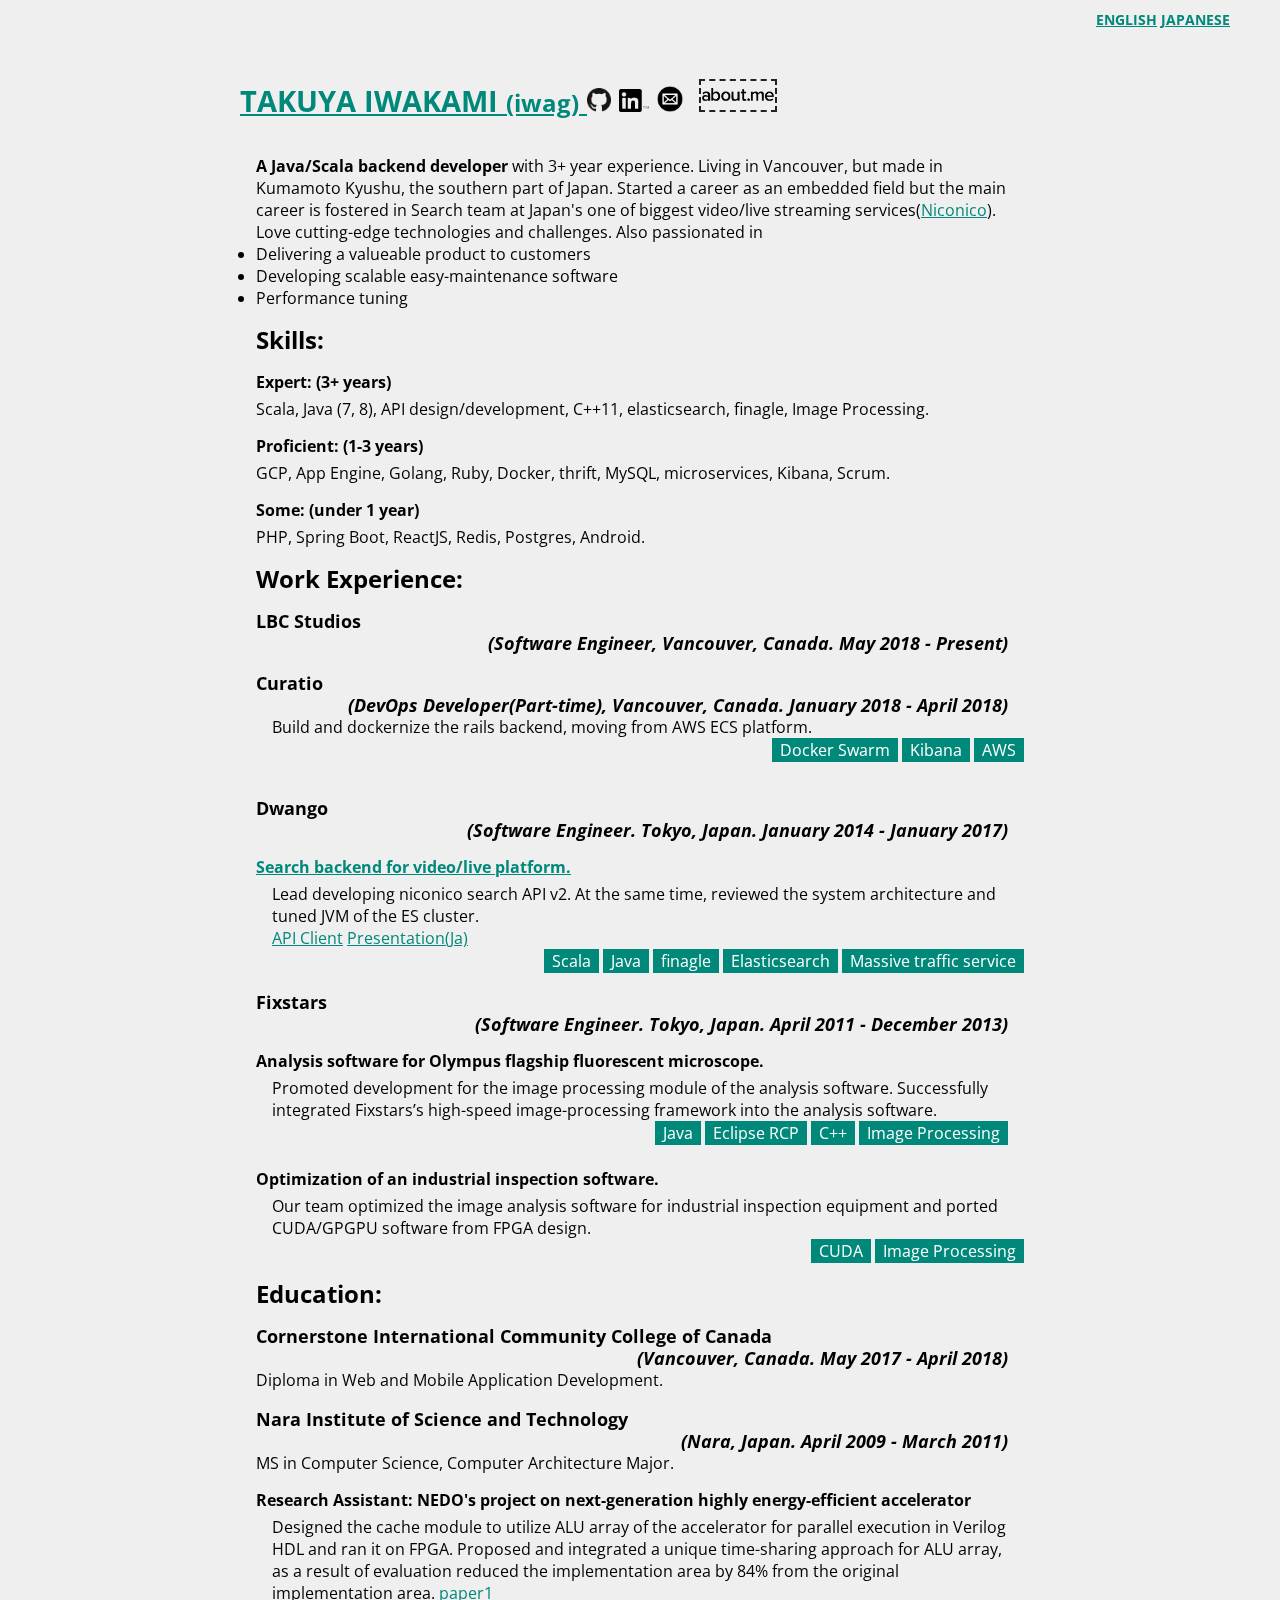
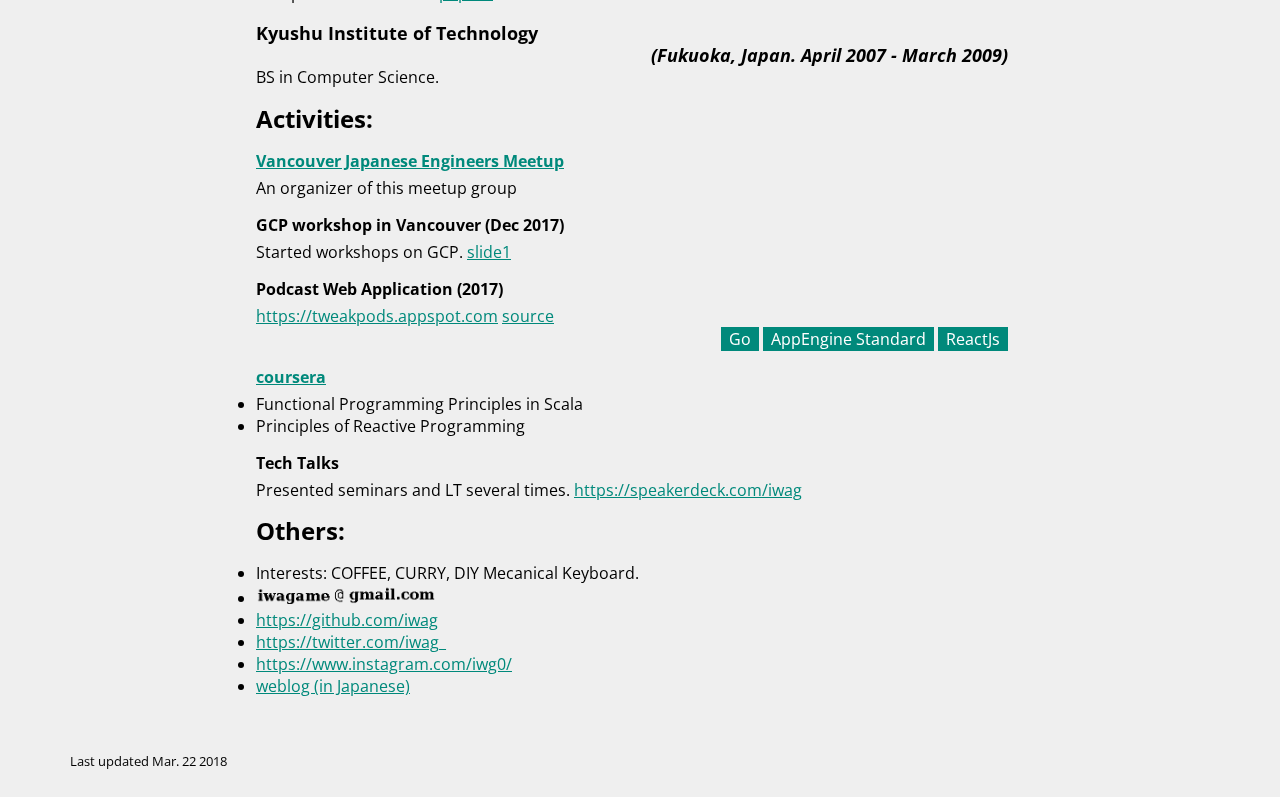
==== portfolio/index.html @ 80f11a3c "Update index.html" ====
<!doctype html>
<html lang="ja">

<head>
  <meta charset="utf-8">
  <meta http-equiv="X-UA-Compatible" content="IE=edge">
  <meta name="description" content="iwag portofolio">
  <meta name="viewport" content="width=device-width, initial-scale=1.0, minimum-scale=1.0">
  <meta http-equiv="Content-Security-Policy" content="upgrade-insecure-requests">
  <title>Takuya Iwakami - Personal Page</title>

  <!-- Add to homescreen for Chrome on Android -->
  <meta name="mobile-web-app-capable" content="yes">
  <!-- <link rel="icon" sizes="192x192" href="images/touch/chrome-touch-icon-192x192.png"> -->

  <!-- Add to homescreen for Safari on iOS -->
  <meta name="apple-mobile-web-app-capable" content="yes">
  <meta name="apple-mobile-web-app-status-bar-style" content="black">
  <!-- <link rel="apple-touch-icon-precomposed" href="apple-touch-icon-precomposed.png"> -->

  <link href='//fonts.googleapis.com/css?family=Open+Sans:400,700' rel='stylesheet' type='text/css'>
  <link href="https://fonts.googleapis.com/icon?family=Material+Icons" rel="stylesheet">
  <!--<link rel="stylesheet" href="https://code.getmdl.io/1.3.0/material.green-light_green.min.css" /> -->
  <link rel="stylesheet" href="styles.css">
</head>

<body>
  <div class="mdl-layout mdl-js-layout mdl-layout--fixed-header">
    <div class="android-header mdl-layout__header mdl-layout__header--waterfall">
      <div class="mdl-layout__header-row">
        <div class="android-navigation-container">
          <nav class="android-navigation mdl-navigation" align="right">
            <a class="mdl-navigation__link mdl-typography--text-uppercase" href="./index.html">ENGLISH</a>
            <a class="mdl-navigation__link mdl-typography--text-uppercase" href="#">JAPANESE</a>
          </nav>
        </div>
      </div>
    </div>
  </div>

  <div class="demo-blog demo-blog--blogpost mdl-layout mdl-js-layout has-drawer is-upgraded">
    <main class="mdl-layout__content">
      <div class="demo-blog__posts mdl-grid">
        <div class="mdl-card coffee-pic mdl-cell mdl-cell--12-col">
			<h1><a href="">TAKUYA IWAKAMI <small>(iwag)</small> </a>
        <a href="https://github.com/iwag" ><img src="./github.png" width="24px" /></a>
        <a href="https://www.linkedin.com/in/takuya-iwakami"><img src="./linkedin.png" width="30px"/></a>
        <a href="#others"><img src="./mail.png" width="26"/></a>
		&nbsp;<u><a href="https://about.me/iwag"><img src="./about-me.png" width="72px"  style="border:dashed 2px #222;padding:1px;"/></a></u>
      </h1> 
          <div class="mdl-card__supporting-text meta mdl-color-text--grey-600">
            <div>
              <a href=""></a>
			  <b>A Java/Scala backend developer </b> with 3+ year experience. Living in Vancouver, but made in Kumamoto Kyushu, the southern part of Japan. 
			  Started a career as an embedded field but the main career is fostered in Search team at Japan's one of biggest video/live streaming services(<a href="http://nicovideo.jp">Niconico</a>).
			  Love cutting-edge technologies and challenges. Also passionated in 
               <li>Delivering a valueable product to customers</li>
               <li>Developing scalable easy-maintenance software</li>
               <li>Performance tuning</li>

               <!-- Before moving to Canada, worked for Niconico Douga which is one of the biggest live/video streaming sites
               in Japan. I spent a lot of days as a backend developer but also have developed frontend and smartphone app development in side project.
              I love cutting edge technology and a challenge. I believe I can deliver an epic product. -->

              <h2>Skills:</h2>
              <h4>Expert: (3+ years)</h4>
              Scala, Java (7, 8), API design/development, C++11, elasticsearch, finagle, Image Processing.
              <h4>Proficient: (1-3 years)</h4>
              GCP, App Engine, 
              Golang, Ruby, Docker, thrift, MySQL, microservices, Kibana, Scrum.
              <h4>Some: (under 1 year)</h4>
              PHP, Spring Boot, ReactJS, Redis, Postgres, Android.

              <h2>Work Experience:</h2>
              <dl>
                <dt>
                  <h3>LBC Studios<div class="duration">(Software Engineer, Vancouver, Canada. May 2018 - Present) </div></h3>
                </dt>
                <dt>
                  <h3>Curatio<div class="duration">(DevOps Developer(Part-time), Vancouver, Canada. January 2018 - April 2018) </div></h3>
                  <div class="mdl-card__supporting-text mdl-color-text--grey-600">
					  Build and dockernize the rails backend, moving from AWS ECS platform.
                  <div class="tags">
                    <div class="tag">Docker Swarm</div>
                    <div class="tag">Kibana</div>
                    <div class="tag">AWS</div> 
                  </div>
                  </div>

					<!--
                  <h3>Fixstars Solutions <div class="duration">(Software Engineer. Part-time and remote, March 2017 - Present) </div></h3>
                  <h5><a href="https://www.halide2fpga.com">Halide2Fpga</a></h5>
                  <div class="mdl-card__supporting-text mdl-color-text--grey-600">                      
                      A PaaS solution for FPGA/ASIC development. Supported software team.                  
                  <div class="tags">
                    <div class="tag">C++</div>
                    <div class="tag">FPGA</div>
                    <div class="tag">Image Processing</div> 
                    <div class="tag">Vivado HLS</div> 
                  </div>
                  </div>
				    -->
                </dt>
                <dt>
                  <h3>Dwango <div class="duration">(Software Engineer. Tokyo, Japan. January 2014 - January 2017)</div></h3>
                  <h5><a href="https://iwag.github.io/search-nicovideo-rb/search_api.html">Search backend for video/live platform.</a></h5>
                  <div class="mdl-card__supporting-text mdl-color-text--grey-600">
                    Lead developing niconico search API v2.
                    At the same time, reviewed the system architecture and tuned JVM of the ES cluster.           <br>
                    <a href="https://github.com/iwag/search-nicovideo-rb">API Client</a>
                     <a href="https://speakerdeck.com/iwag/rewrite-in-finagle">Presentation(Ja)</a>
                     <div class="tags">
                      <div class="tag">Scala</div>
                      <div class="tag">Java</div>
                      <div class="tag">finagle</div>
                      <div class="tag">Elasticsearch</div>
                      <div class="tag">Massive traffic service</div>
                    </div>
                    </div>
                </dt>
                <dt>
                  <h3>Fixstars <div class="duration">(Software Engineer. Tokyo, Japan. April 2011 - December 2013)</div></h3>
        
                  <h5>Analysis software for Olympus flagship fluorescent microscope.</h5>
                  <div class="mdl-card__supporting-text mdl-color-text--grey-600">                      
                  Promoted development for the image processing module of the analysis software. Successfully integrated Fixstars’s high-speed image-processing framework into the analysis software.
                  <div class="tags">
                    <div class="tag">Java</div>
                    <div class="tag">Eclipse RCP</div>
                    <div class="tag">C++</div>
                    <div class="tag">Image Processing</div>                   
                  </div>
                  </div>
                  <h5>Optimization of an industrial inspection software.</h5>
                  <div class="mdl-card__supporting-text mdl-color-text--grey-600">                      
                  Our team optimized the image analysis software for industrial inspection equipment and ported CUDA/GPGPU software from FPGA design.
                  <div class="tags">
                    <div class="tag">CUDA</div>
                    <div class="tag">Image Processing</div>
                  </div>
                  </div>
                </dt>
              </dl>
              <h2>Education:</h2>
              <dl>
                  <h3>Cornerstone International Community College of Canada <div class="duration">
                  (Vancouver, Canada. May 2017 - April 2018)</div></h3>
                  Diploma in Web and Mobile Application Development.                                

		  <h3>Nara Institute of Science and Technology <div class="duration">(Nara, Japan. April 2009 - March 2011)</div></h3>
		  MS in Computer Science, Computer Architecture Major.
		  <h5>Research Assistant: NEDO's project on next-generation highly energy-efficient accelerator</h5> 
                  <div class="mdl-card__supporting-text mdl-color-text--grey-600">                      
		  Designed the cache module to utilize ALU array of the accelerator for parallel execution in Verilog HDL and ran it on FPGA.
		  Proposed and integrated a unique time-sharing approach for ALU array, as a result of evaluation reduced the implementation area by 84% from the original implementation area. 
		  <a href="">paper1</a>
		  </div>
		  <h3>Kyushu Institute of Technology <div class="duration">(Fukuoka, Japan. April 2007 - March 2009)</div></h3>
		  BS in Computer Science.
	      </dl>  

	      <h2>Activities:</h2>
	      <dl>
		      <h5><a href="https://www.meetup.com/ja-JP/vancouver-japanese-engineers/">Vancouver Japanese Engineers Meetup</a></h5>
		      An organizer of this meetup group
		      <h5>GCP workshop in Vancouver (Dec 2017)</h5>
		      Started workshops on GCP. <a href="https://speakerdeck.com/iwag/gcp-workshop-1-gce">slide1</a>
		      <h5>Podcast Web Application (2017)</h5>
		      <a href="https://tweakpods.appspot.com/">https://tweakpods.appspot.com</a> 
		      <a href="https://github.com/iwag/filtercast">source</a>
		      <div class="tags">
			      <div class="tag">Go</div>
			      <div class="tag">AppEngine Standard</div>
			      <div class="tag">ReactJs</div>
		      </div>
		      <h5><a href="https://www.coursera.org">coursera</a></h5>                 
		      <li>Functional Programming Principles in Scala</li>
		      <li>Principles of Reactive Programming</li>
		      <h5>Tech Talks</h5>
		      Presented seminars and LT several times. 
		      <a href="https://speakerdeck.com/iwag">https://speakerdeck.com/iwag</a>
	      </dl>

              <h2 id="others">Others:</h2>
	      <li>Interests: COFFEE, CURRY, DIY Mecanical Keyboard.</li>
              <li><img src="my_mail.png" height="20px"/></li>
              <li><a href="https://github.com/iwag">https://github.com/iwag</a></li>
              <li><a href="https://twitter.com/iwag_">https://twitter.com/iwag_</a></li>
              <li><a href="https://www.instagram.com/iwg0/">https://www.instagram.com/iwg0/ </a></li>
              <li><a href="https://cgtokyo.hatenablog.com/">weblog (in Japanese)</a></li>
              <dl></dl>           
            </div>
          </div>
        </div>

      </div>
  </div>

  <footer class="mdl-mini-footer">
    <div class="mdl-mini-footer--left-section">
    </div>
    <div class="mdl-mini-footer--right-section">
	<small><span class="">Last updated Mar. 22 2018</span></small>
    </div>
  </footer>
  </main>
  </div>

  <div class="mdl-layout__obfuscator"></div>
  </div>
  <script src="https://code.getmdl.io/1.3.0/material.min.js"></script>
</body>
<script>
  console.log('Ψ(｀▽´)ΨΨ(｀▽´)ΨΨ(｀▽´)Ψ Thank you for reading the source Ψ(｀▽´)ΨΨ(｀▽´)ΨΨ(｀▽´)Ψ');
  Array.prototype.forEach.call(document.querySelectorAll('.mdl-card__media'), function(el) {
    var link = el.querySelector('a');
    if (!link) {
      return;
    }
    var target = link.getAttribute('href');
    if (!target) {
      return;
    }
    el.addEventListener('click', function() {
      location.href = target;
    });
  });
  
</script> 
<!-- Global site tag (gtag.js) - Google Analytics -->
<script async src="https://www.googletagmanager.com/gtag/js?id=UA-1333609-8"></script>
<script>
  window.dataLayer = window.dataLayer || [];
  function gtag(){dataLayer.push(arguments);}
  gtag('js', new Date());

  gtag('config', 'UA-1333609-8');
</script>
</html>
---- portfolio/styles.css ----
body::before {
    background-size: cover;
    background-attachment: fixed;
    content: '';
    will-change: transform;
    z-index: -1;
    left: 0;
    right: 0;
    bottom: 0;
    top: 0;
    position: fixed;
}

body {
  margin-left: 50px;
  margin-right: 50px;
  font-family: "Open Sans", sans-serif; 
  background-color: #EFEFEF;
  
}

h1 {
  font-size: 1.8em;
}

h5 {
  font-size: 1.0em;
  margin-top: 15px;
  margin-bottom: 5px;
}

h4 {
  text-align: left;
  align: left;
  margin-top: 15px;
  margin-bottom: 5px;
}

h6 {
margin-top: 0px;
margin-bottom: 0px;
}

a:visited {
	font-weight: bold;
}

a {
	color: #00897b;
}

@media (max-width: 512px)  and (min-resolution: 1.5dppx),
       (max-width: 1024px) and (max-resolution: 1.5dppx) {
  body::before {
    /* background-image: url('images/mountain.jpg'); /* make it smaller */
  }
}
@media (min-width: 513px)  and (max-width: 1024px) and (min-resolution: 1.5dppx),
       (min-width: 1025px) and (max-width: 2048px) and (max-resolution: 1.5dppx)  {
  body::before {
    /*background-image: url('images/mountain.jpg');*/
  }
}
@media (min-width: 1025px) and (min-resolution: 1.5dppx),
       (min-width: 2049px) and (max-resolution: 1.5dppx) {
  body::before {
    /*background-image: url('images/mountain.jpg');*/
  }
}
body .demo-blog {
/*  font-family: 'Roboto', 'Helvetica', sans-serif;*/
}


.android-header .mdl-menu__container {
  z-index: 50;
  margin: 0 !important;
}


.android-header {
  overflow: visible;
  background-color: #EFEFEF;
}

.android-header .material-icons {
}

.android-header .mdl-layout__drawer-button {
  background: transparent;
}

.android-header .mdl-navigation__link {
  font-weight: 700;
  font-size: 14px;
}


@media (max-width: 700px) {
  .android-title {
    display: none !important;
  }
}

.demo-blog .demo-blog__posts {
  max-width: 800px;
  padding: 0;
  display: flex;
  width: 100%;
  margin: 0 auto;
  flex-shrink: 0;
}

.demo-blog.mdl-layout .mdl-layout__content {
  padding-top: 30px;
  position: relative;
  -webkit-overflow-scrolling: touch;
}
.demo-blog .mdl-card {
  display: flex;
  flex-direction: column;
  align-items: stretch;
  min-height: 240px;
}
.demo-blog .mdl-card__title {
  padding: 16px;
  flex-grow: 1;
}
.demo-blog .mdl-card__media {
  box-sizing: border-box;
  background-size: cover;
  padding: 24px;
  display: flex;
  flex-grow: 1;
  flex-direction: row;
  align-items: flex-end;
  cursor: pointer;
}
.demo-blog .mdl-card__media a,
.demo-blog .mdl-card__title a {
  color: inherit;
}
.demo-blog .mdl-card__supporting-text {
  width: 100%;
  padding-left: 16px;
  min-height: 64px;
  /*display: flex;*/
  align-items: center;
  font-size: 1rem;
  line-height: 22px;
}
.demo-blog .mdl-card__supporting-text .tags {
  text-align: right;
}  
.demo-blog .mdl-card__supporting-text .tag {
  display: inline-block;
  background-color: #00897b;
  padding: 1px 8px;
  color: #fff;
}

.demo-blog .mdl-card__supporting-text .duration {
  text-align: right;
  font-style: italic;
}  

.demo-blog .mdl-card__supporting-text strong {
  font-weight: 400;
}
.demo-blog .mdl-card__media ~ .mdl-card__supporting-text {
  min-height: 64px;
}
.demo-blog .mdl-card__supporting-text:not(:last-child) {
  box-sizing: border-box;
  min-height: 76px;
}
.demo-blog:not(.demo-blog--blogpost) .mdl-card__supporting-text ~ .mdl-card__supporting-text {
  border-top: 1px solid rgba(0,0,0,0.1);
}

.demo-blog .mdl-card__actions:first-child {
  margin-left: 0;
}
.demo-blog .meta {
  box-sizing: border-box;
  padding: 16px;
  /*display: flex;*/
  flex-direction: row;
  align-items: center;
  justify-content: flex-start;
  height: auto;
}
.demo-blog .meta > .meta__favorites{
  flex-direction: row;
  margin: 0 8px;
  font-size: 13px;
  font-weight: 500;
}
.demo-blog .meta > .meta__favorites .material-icons {
  font-size: 2em;
  cursor: pointer;
  margin-left: 12px;
}
.demo-blog .mdl-card .meta.meta--fill {
  justify-content: space-between;
}
.demo-blog .meta > *:first-child {
  margin-right: 16px;
}
.demo-blog .meta > * {
  flex-direction: column;
}
.demo-blog.is-small-screen .demo-blog__posts > .mdl-card.coffee-pic {
  order: 0;
}
.demo-blog.is-small-screen .demo-blog__posts > .mdl-card.something-else {
  order: -1;
}
.demo-blog .coffee-pic .mdl-card__media {
/*  background-color: rgba(200,200,200,.87);*/
/*  background-image: url('https://github.com/google/material-design-lite/raw/mdl-1.x/templates/blog/images/coffee.jpg');
  min-height: 80px;*/
}
.demo-blog .something-else .mdl-card__media {
  display: flex;
  flex-direction: column;
  justify-content: center;
  align-items: center;
}
.demo-blog .something-else > button {
  position: absolute;
  top: 0;
  right: 28px;
  transform: translate(0px, -28px);
}
.demo-blog .something-else .mdl-card__media {
  font-size: 13px;
  font-weight: 500;
  border-top-left-radius: 2px;
  border-top-right-radius: 2px;
}
.demo-blog .something-else .mdl-card__media img {
  width: 64px;
  height: 64px;
  margin-bottom: 10px;
}
.demo-blog .something-else .mdl-card__supporting-text {
  background-color: #F5F5F5;
  border-bottom-left-radius: 2px;
  border-bottom-right-radius: 2px;
}
.demo-blog .on-the-road-again .mdl-card__media {
  background-image: url('https://github.com/google/material-design-lite/raw/mdl-1.x/templates/blog/images/road.jpg');
}
.demo-blog .shopping .mdl-card__media {
  background-image: url('https://github.com/google/material-design-lite/raw/mdl-1.x/templates/blog/images/shopping.jpg');
}
.demo-blog .demo-blog__posts > .demo-nav {
  margin: 12px 15px;
  display: flex;
  flex-direction: row;
  justify-content: space-between;
  align-items: center;
  color: white;
  font-weight: 500;
}
.demo-blog .demo-blog__posts > .demo-nav > .demo-nav__button {
  color: white;
  text-decoration: none;
}
.demo-blog .demo-blog__posts > .demo-nav .mdl-button {
  color: rgba(0,0,0,0.54);
  background-color: white;
}
.demo-blog .demo-blog__posts > .demo-nav > .demo-nav__button:first-child .mdl-button {
  margin-right: 16px;
}
.demo-blog .demo-blog__posts > .demo-nav > .demo-nav__button:last-child .mdl-button {
  margin-left: 16px;
}
.demo-blog .mdl-card > a {
  color: inherit;
  text-decoration: none;
  font-weight: inherit;
}
.demo-blog .mdl-card h3 {
  font-size: 1.1em;
  margin-bottom: 0px;
  /* margin: auto; */
}
.demo-blog .mdl-card h3 a {
  text-decoration: none;
}
.demo-blog .mdl-card h3.quote:before, .demo-blog .mdl-card h3.quote:after {
  display: block;
  font-size: 3em;
  margin-top: 0.5em;
}
.demo-blog .mdl-card h3.quote:before {
  content: '“';
}
.demo-blog .mdl-card h3.quote:after {
  content: '”';
}
.demo-blog--blogpost .custom-header {
  background-color: transparent;
}
.demo-blog--blogpost .on-the-road-big .mdl-card__media {
  background-image: url('https://github.com/google/material-design-lite/raw/mdl-1.x/templates/blog/images/road_big.jpg');
  height: 280px;
}
.demo-blog--blogpost .comments {
  background-color: #EEE;
}
.demo-blog--blogpost .meta > * {
  align-items: center;
}
.demo-blog--blogpost .meta + .mdl-card__supporting-text {
  border: 0;
  display: flex;
  flex-direction: column;
}
.demo-blog--blogpost .meta + .mdl-card__supporting-text p {
  max-width: 512px;
  margin: 16px auto;
  font-size: 16px;
  line-height: 28px;
}

.demo-blog--blogpost .comments {
  display: flex;
  flex-direction: column;
  justify-content: flex-start;
  align-items: stretch;
  padding: 32px;
  box-sizing: border-box;
}
.demo-blog--blogpost .comments > form {
  display: flex;
  flex-direction: row;
  margin-bottom: 16px;
}
.demo-blog--blogpost .comments > form .mdl-textfield {
  flex-grow: 1;
  margin-right: 16px;
  color: rgb(97, 97, 97);
}
/* Workaround for Firefox.
 * User agent stylesheet kept overwriting the font in FF only.
 */
.demo-blog--blogpost .comments > form .mdl-textfield .mdl-textfield__input {
  font-family: 'Roboto', 'Helvetica', sans-serif;
}
.demo-blog--blogpost .comments > form .mdl-textfield input,
.demo-blog--blogpost .comments > form .mdl-textfield textarea {
  resize: none;
}
.demo-blog--blogpost .comments > form button {
  margin-top: 20px;
  background-color: rgba(0, 0, 0, 0.24);
  color: white;
}
.demo-blog--blogpost .comments .comment {
  display: flex;
  flex-direction: column;
  align-items: stretch;
}
.demo-blog--blogpost .comments .comment > .comment__header {
  display: flex;
  flex-direction: row;
  align-items: center;
  margin-bottom: 16px;
}
.demo-blog--blogpost .comments .comment > .comment__header > .comment__avatar {
  width: 48px;
  height: 48px;
  border-radius: 24px;
  margin-right: 16px;
}
.demo-blog--blogpost .comments .comment > .comment__header > .comment__author {
  flex-grow: 1;
  display: flex;
  flex-direction: column;
}
.demo-blog--blogpost .comments .comment > .comment__text {
  line-height: 1.5em;
}
.demo-blog--blogpost .comments .comment > .comment__actions {
  display: flex;
  flex-direction: row;
  justify-content: flex-start;
  align-items: center;
  font-size: 0.8em;
  margin-top: 16px;
}
.demo-blog--blogpost .comments .comment > .comment__actions button {
  margin-right: 16px;
  color: rgba(0, 0, 0, 0.24);
}
.demo-blog--blogpost .comments .comment > .comment__answers {
  padding-top: 32px;
  padding-left: 48px;
}

.demo-blog--blogpost .demo-back {
  position: absolute;
  top: 16px;
  left: 16px;
  color: white;
  z-index: 9999;
}
.demo-blog .section-spacer {
  flex-grow: 1;
}
.demo-blog .something-else {
  overflow: visible;
  z-index: 10;
}
.demo-blog .amazing .mdl-card__title {
  background-color: #263238;
}
.demo-blog .minilogo {
  width: 44px;
  height: 44px;
  background-image: url('https://github.com/google/material-design-lite/raw/mdl-1.x/templates/blog/images/avatar.png');
  background-position: center;
  background-repeat: no-repeat;
  background-size: 50%;
  border-radius: 22px;
  background-color: #F5F5F5;
}

/* Fixes for IE 10 */
.mdl-grid {
  display: flex !important;
}

.social-btn {
  background-position: center;
  background-size: contain;
  background-repeat: no-repeat;
  background-color: transparent;
  margin: 0 16px;
  width: 24px;
  height: 24px;
  cursor: pointer;
  opacity: 0.46;
  border-radius: 2px;
}
.social-btn__twitter {
  background-image: url('https://www.gstatic.com/images/icons/material/system/2x/post_twitter_black_24dp.png');
}
.social-btn__blogger {
  background-image: url('https://www.gstatic.com/images/icons/material/system/2x/post_facebook_black_24dp.png');
}
.social-btn__gplus {
  background-image: url('https://www.gstatic.com/images/icons/material/system/2x/post_gplus_black_24dp.png');
}
.social-btn__share {
  color: rgba(0, 0, 0, 0.54);
  background: transparent;
}

.mdl-mini-footer {
  margin-top: 0px;
  height: 60px;
  padding: 20px;
  align-items: center;
  /* background-color: rgba(200, 200, 200, 0.54); */
  box-sizing: border-box;
}
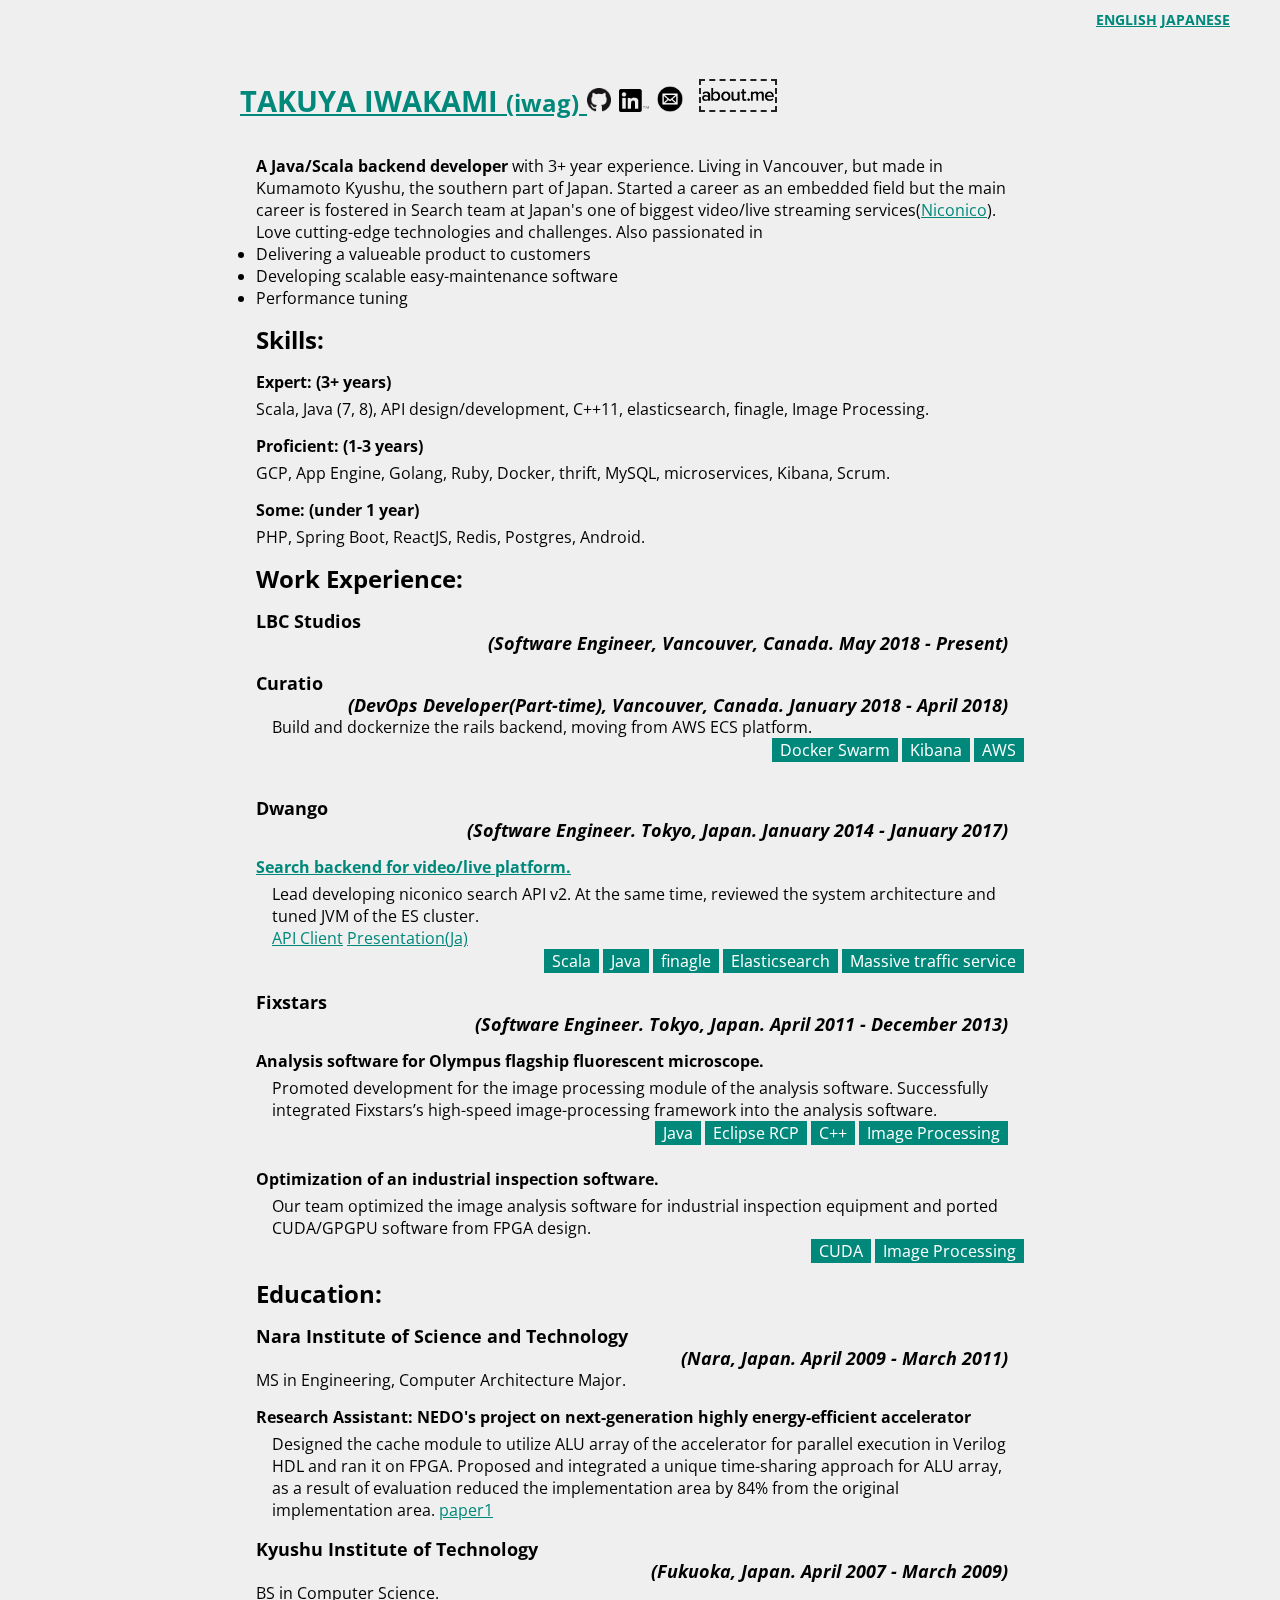
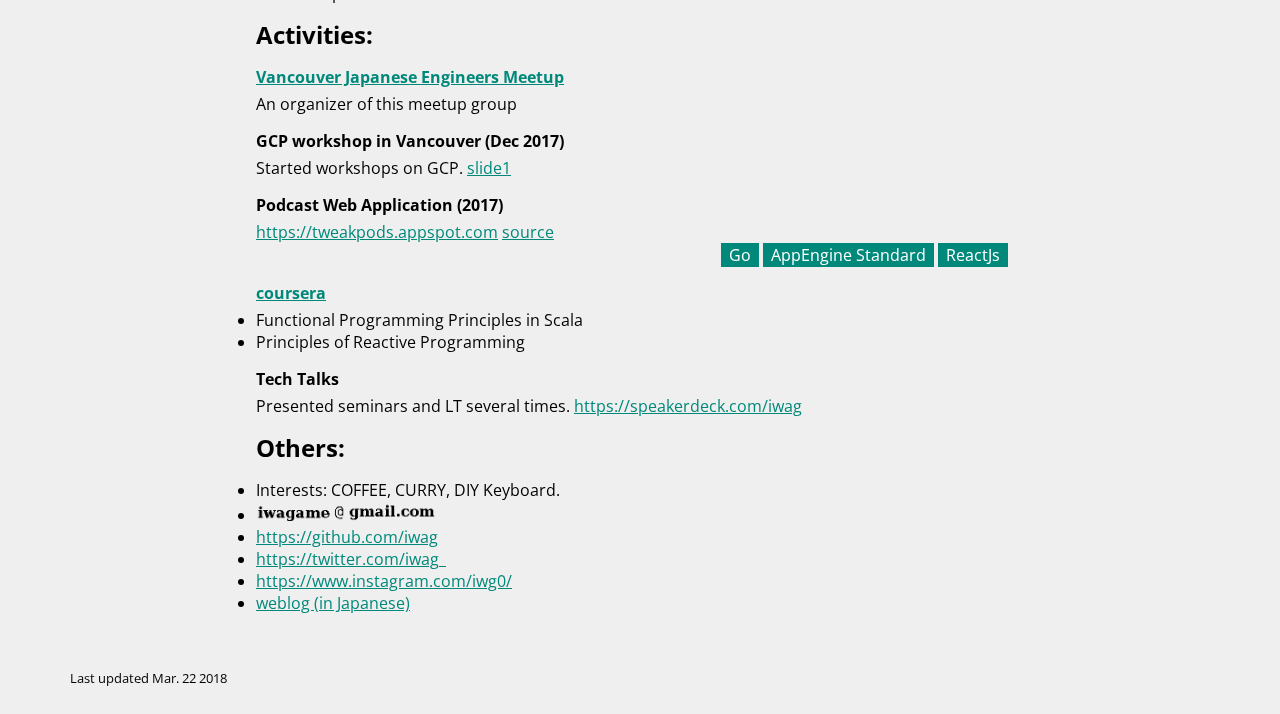
==== commit 2217e50a: "upd" ====
--- a/portfolio/index.html
+++ b/portfolio/index.html
@@ -143,12 +143,8 @@
               </dl>
               <h2>Education:</h2>
               <dl>
-                  <h3>Cornerstone International Community College of Canada <div class="duration">
-                  (Vancouver, Canada. May 2017 - April 2018)</div></h3>
-                  Diploma in Web and Mobile Application Development.                                
-
 		  <h3>Nara Institute of Science and Technology <div class="duration">(Nara, Japan. April 2009 - March 2011)</div></h3>
-		  MS in Computer Science, Computer Architecture Major.
+		  MS in Engineering, Computer Architecture Major.
 		  <h5>Research Assistant: NEDO's project on next-generation highly energy-efficient accelerator</h5> 
                   <div class="mdl-card__supporting-text mdl-color-text--grey-600">                      
 		  Designed the cache module to utilize ALU array of the accelerator for parallel execution in Verilog HDL and ran it on FPGA.
@@ -182,7 +178,7 @@
 	      </dl>
 
               <h2 id="others">Others:</h2>
-	      <li>Interests: COFFEE, CURRY, DIY Mecanical Keyboard.</li>
+	      <li>Interests: COFFEE, CURRY, DIY Keyboard.</li>
               <li><img src="my_mail.png" height="20px"/></li>
               <li><a href="https://github.com/iwag">https://github.com/iwag</a></li>
               <li><a href="https://twitter.com/iwag_">https://twitter.com/iwag_</a></li>
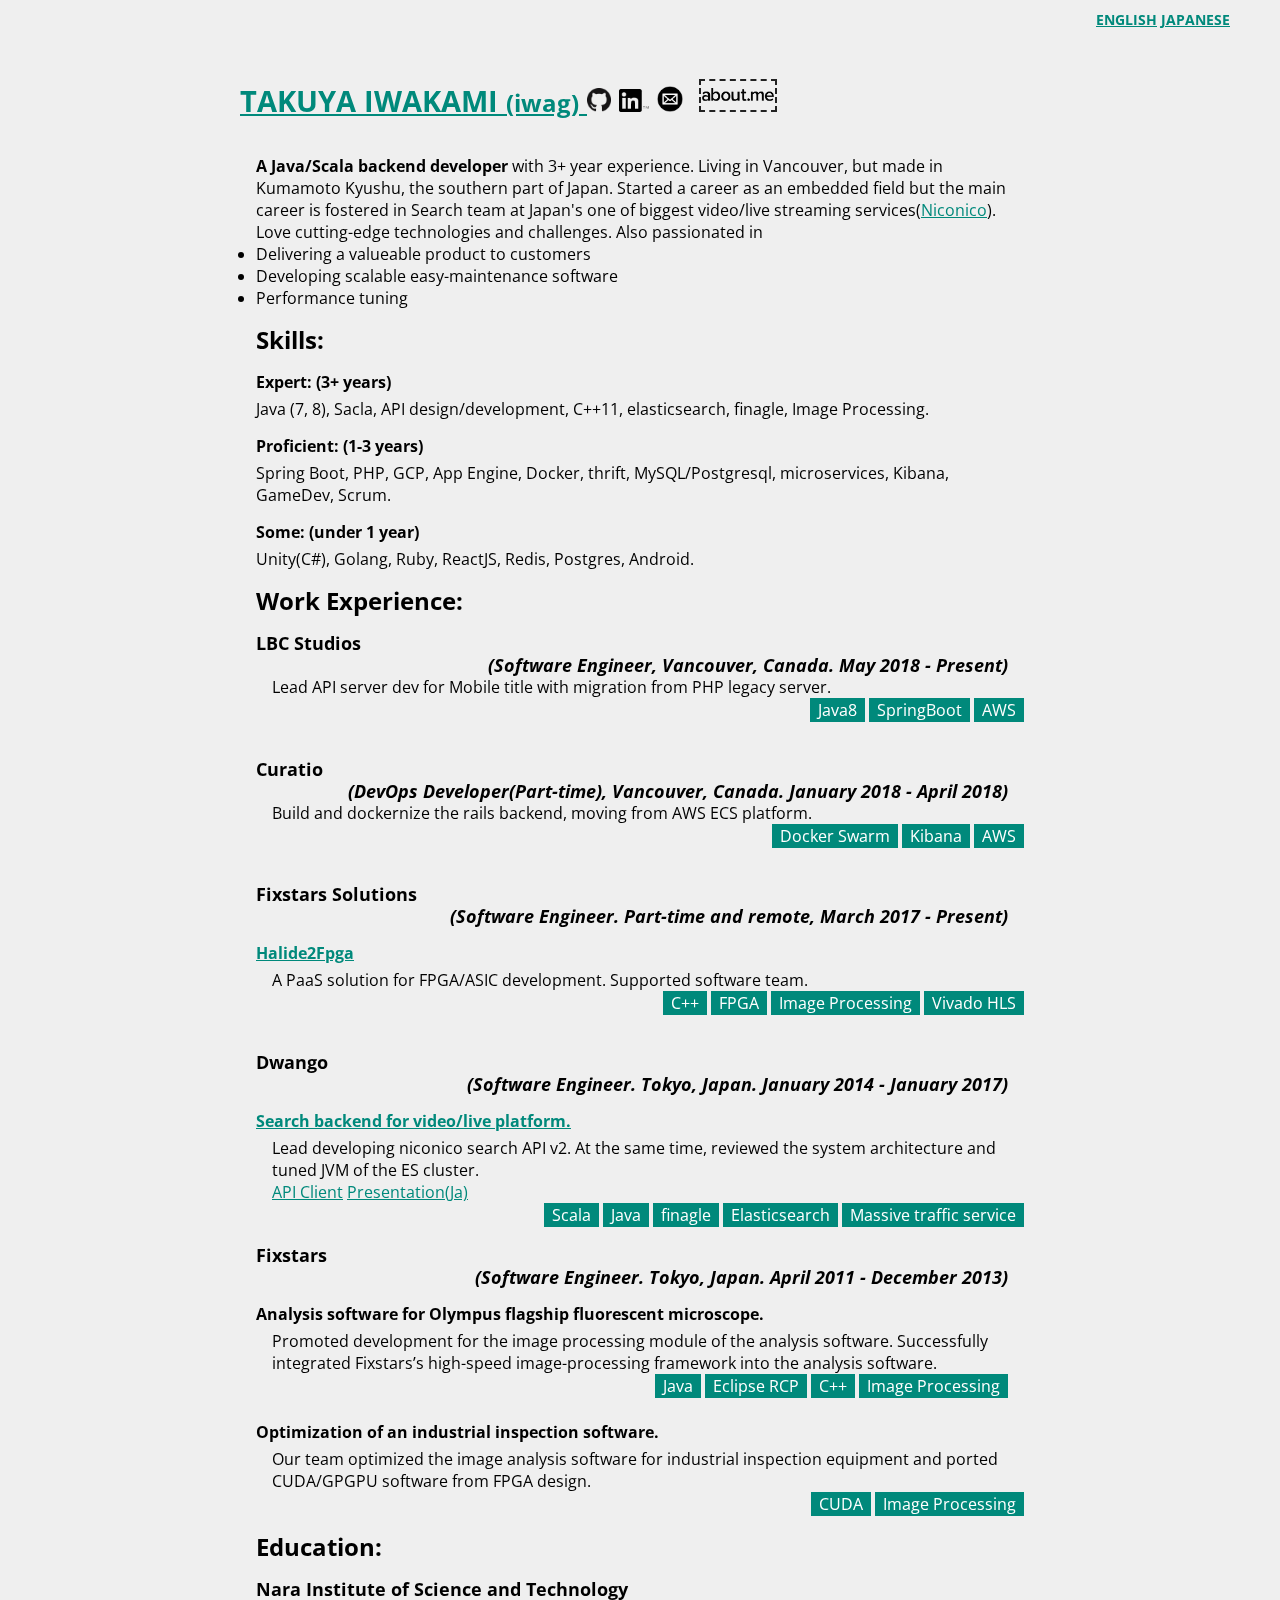
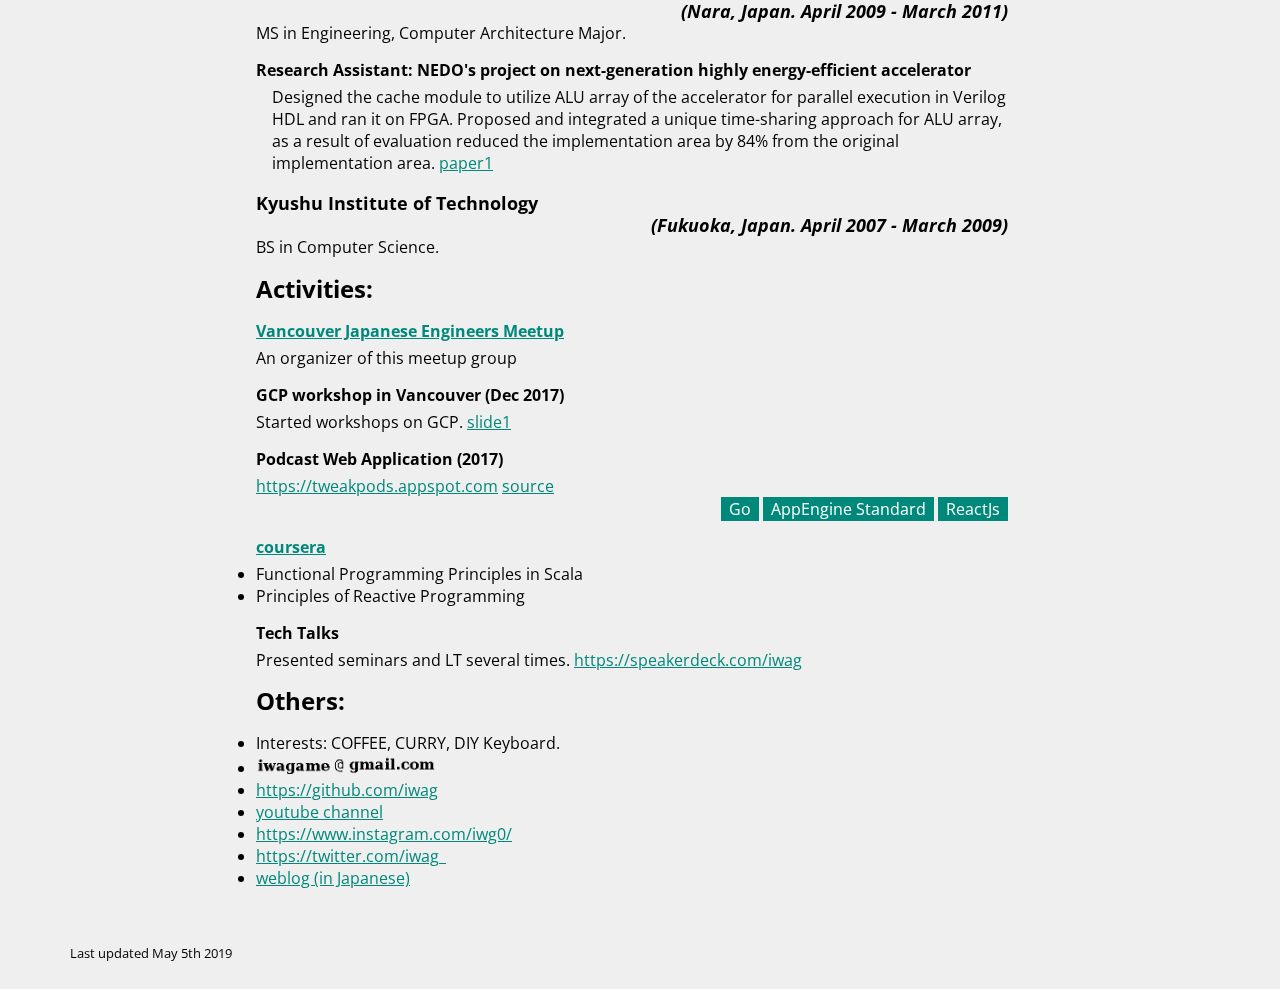
==== commit fff91b4f: "update portfolio" ====
--- a/portfolio/index.html
+++ b/portfolio/index.html
@@ -64,17 +64,25 @@
 
               <h2>Skills:</h2>
               <h4>Expert: (3+ years)</h4>
-              Scala, Java (7, 8), API design/development, C++11, elasticsearch, finagle, Image Processing.
+              Java (7, 8), Sacla, API design/development, C++11, elasticsearch, finagle, Image Processing.
               <h4>Proficient: (1-3 years)</h4>
-              GCP, App Engine, 
-              Golang, Ruby, Docker, thrift, MySQL, microservices, Kibana, Scrum.
+              Spring Boot, PHP, GCP, App Engine, 
+              Docker, thrift, MySQL/Postgresql, microservices, Kibana, GameDev, Scrum.
               <h4>Some: (under 1 year)</h4>
-              PHP, Spring Boot, ReactJS, Redis, Postgres, Android.
+              Unity(C#), Golang, Ruby, ReactJS, Redis, Postgres, Android.
 
               <h2>Work Experience:</h2>
               <dl>
                 <dt>
                   <h3>LBC Studios<div class="duration">(Software Engineer, Vancouver, Canada. May 2018 - Present) </div></h3>
+                  <div class="mdl-card__supporting-text mdl-color-text--grey-600">
+                    Lead API server dev for Mobile title with migration from PHP legacy server.
+                    <div class="tags">
+                      <div class="tag">Java8</div>
+                      <div class="tag">SpringBoot</div>
+                      <div class="tag">AWS</div> 
+                    </div>
+                    </div>
                 </dt>
                 <dt>
                   <h3>Curatio<div class="duration">(DevOps Developer(Part-time), Vancouver, Canada. January 2018 - April 2018) </div></h3>
@@ -86,8 +94,8 @@
                     <div class="tag">AWS</div> 
                   </div>
                   </div>
-
-					<!--
+                </dt>
+                <dt>
                   <h3>Fixstars Solutions <div class="duration">(Software Engineer. Part-time and remote, March 2017 - Present) </div></h3>
                   <h5><a href="https://www.halide2fpga.com">Halide2Fpga</a></h5>
                   <div class="mdl-card__supporting-text mdl-color-text--grey-600">                      
@@ -99,7 +107,6 @@
                     <div class="tag">Vivado HLS</div> 
                   </div>
                   </div>
-				    -->
                 </dt>
                 <dt>
                   <h3>Dwango <div class="duration">(Software Engineer. Tokyo, Japan. January 2014 - January 2017)</div></h3>
@@ -181,8 +188,9 @@
 	      <li>Interests: COFFEE, CURRY, DIY Keyboard.</li>
               <li><img src="my_mail.png" height="20px"/></li>
               <li><a href="https://github.com/iwag">https://github.com/iwag</a></li>
+              <li><a href="https://www.youtube.com/channel/UC2aFQ58U0MTCAEvgtcwC6jw">youtube channel</a></li>
+              <li><a href="https://www.instagram.com/iwg0/">https://www.instagram.com/iwg0/ </a></li>
               <li><a href="https://twitter.com/iwag_">https://twitter.com/iwag_</a></li>
-              <li><a href="https://www.instagram.com/iwg0/">https://www.instagram.com/iwg0/ </a></li>
               <li><a href="https://cgtokyo.hatenablog.com/">weblog (in Japanese)</a></li>
               <dl></dl>           
             </div>
@@ -196,7 +204,7 @@
     <div class="mdl-mini-footer--left-section">
     </div>
     <div class="mdl-mini-footer--right-section">
-	<small><span class="">Last updated Mar. 22 2018</span></small>
+	<small><span class="">Last updated May 5th 2019</span></small>
     </div>
   </footer>
   </main>
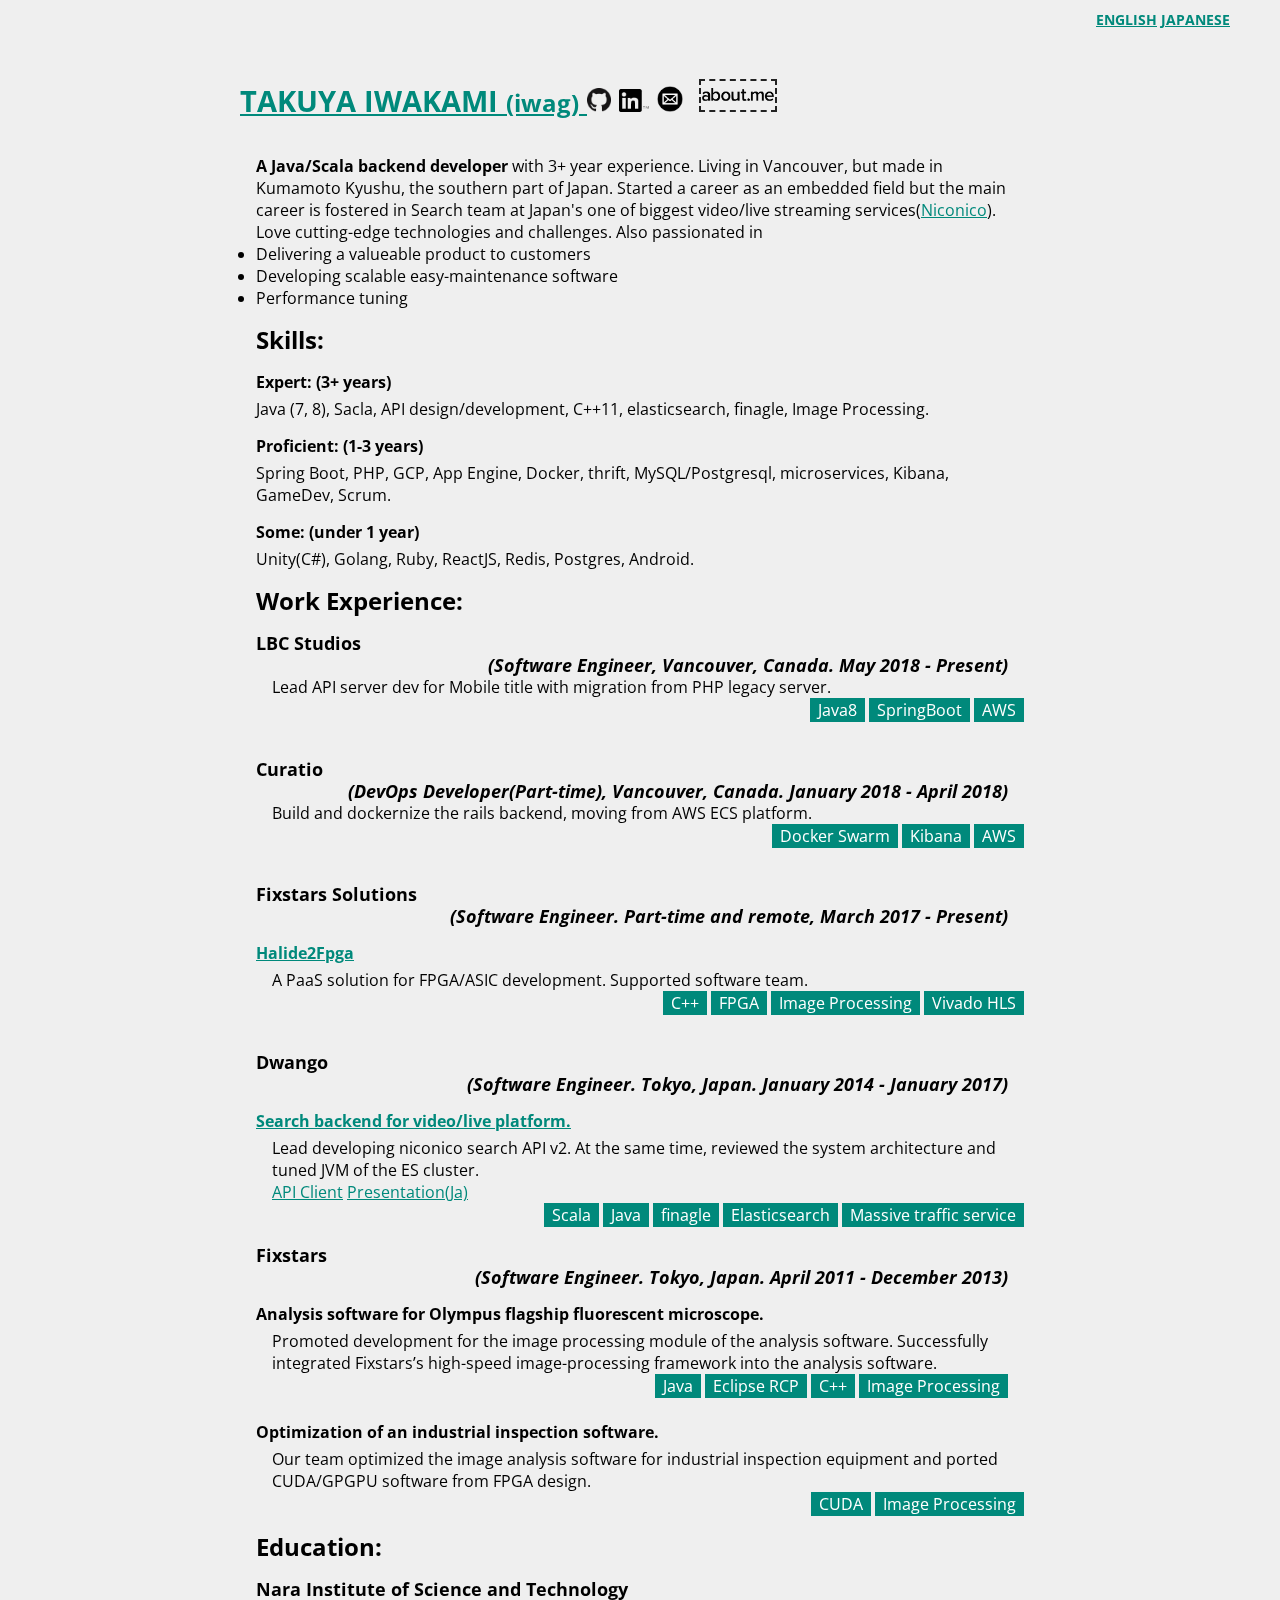
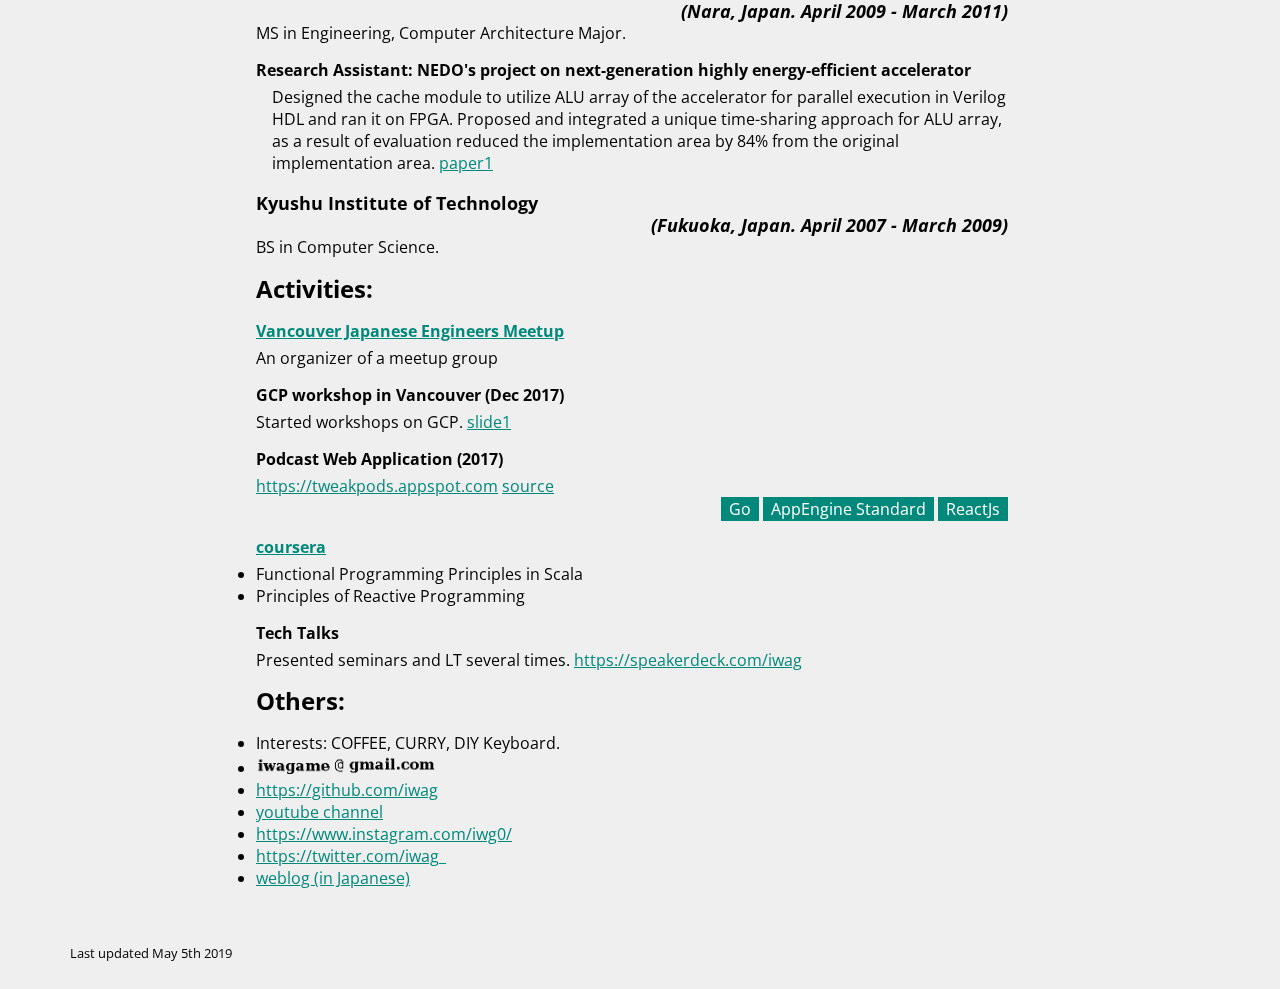
==== commit e2f8432d: "update skills" ====
--- a/portfolio/index.html
+++ b/portfolio/index.html
@@ -165,7 +165,7 @@
 	      <h2>Activities:</h2>
 	      <dl>
 		      <h5><a href="https://www.meetup.com/ja-JP/vancouver-japanese-engineers/">Vancouver Japanese Engineers Meetup</a></h5>
-		      An organizer of this meetup group
+		      An organizer of a meetup group
 		      <h5>GCP workshop in Vancouver (Dec 2017)</h5>
 		      Started workshops on GCP. <a href="https://speakerdeck.com/iwag/gcp-workshop-1-gce">slide1</a>
 		      <h5>Podcast Web Application (2017)</h5>
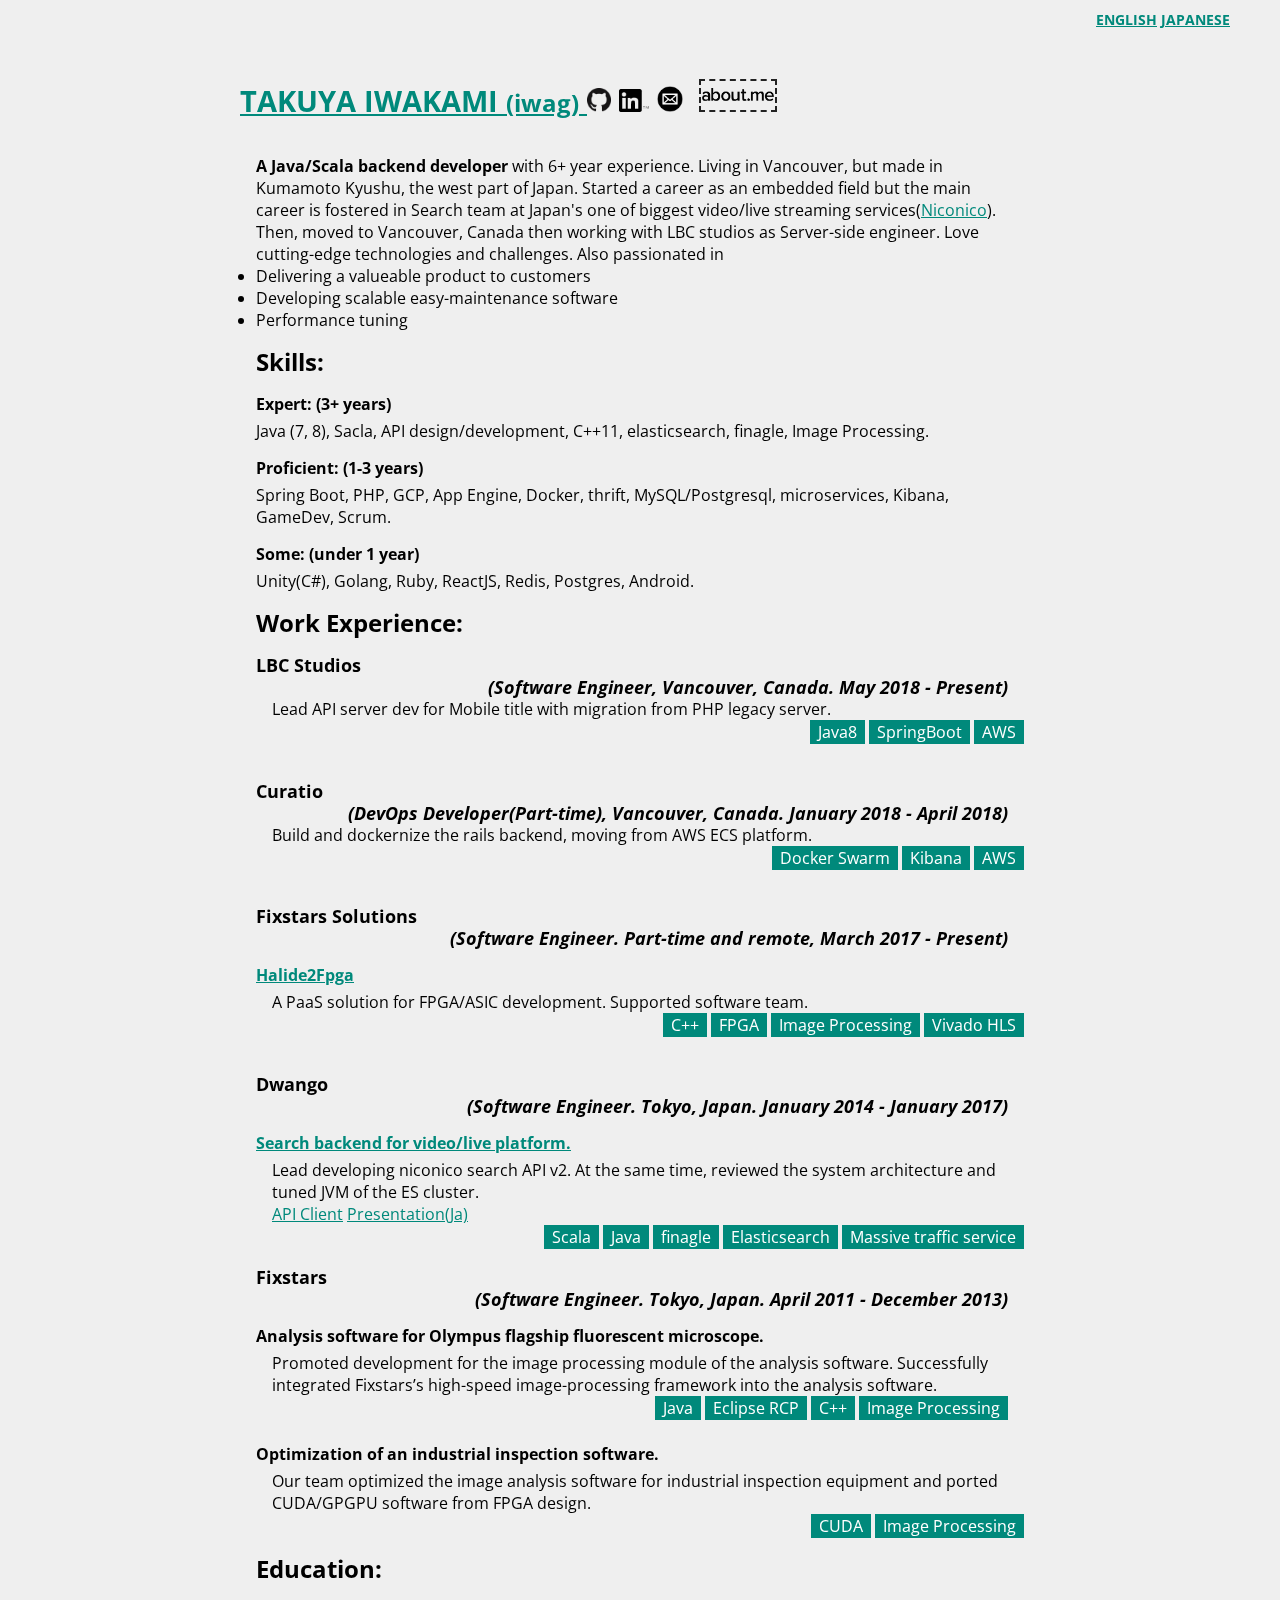
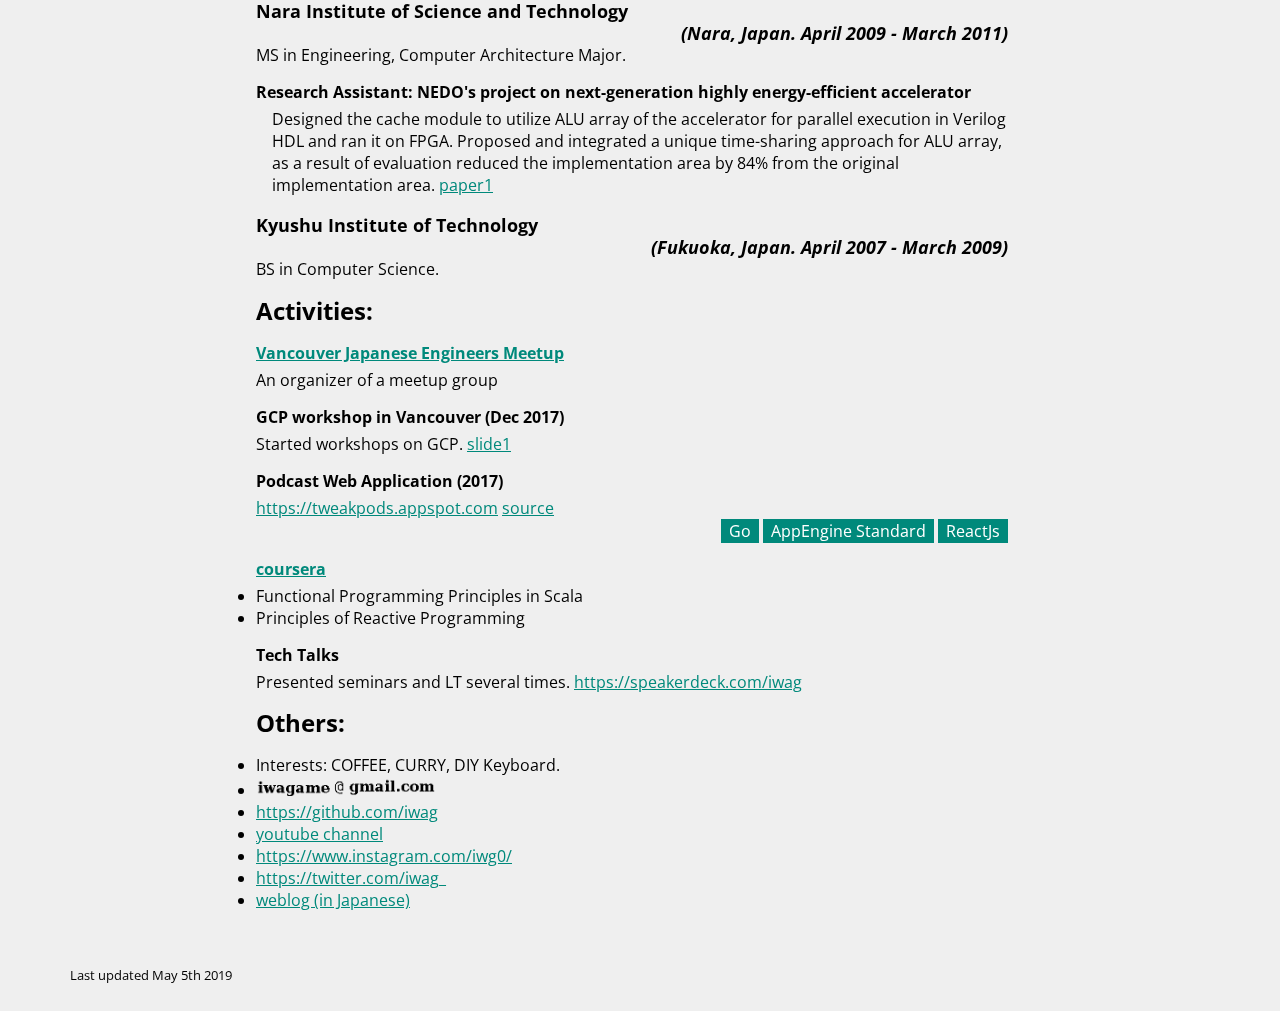
==== commit 6af54102: "upd" ====
--- a/portfolio/index.html
+++ b/portfolio/index.html
@@ -51,8 +51,9 @@
           <div class="mdl-card__supporting-text meta mdl-color-text--grey-600">
             <div>
               <a href=""></a>
-			  <b>A Java/Scala backend developer </b> with 3+ year experience. Living in Vancouver, but made in Kumamoto Kyushu, the southern part of Japan. 
+			  <b>A Java/Scala backend developer </b> with 6+ year experience. Living in Vancouver, but made in Kumamoto Kyushu, the west part of Japan. 
 			  Started a career as an embedded field but the main career is fostered in Search team at Japan's one of biggest video/live streaming services(<a href="http://nicovideo.jp">Niconico</a>).
+			  Then, moved to Vancouver, Canada then working with LBC studios as Server-side engineer.
 			  Love cutting-edge technologies and challenges. Also passionated in 
                <li>Delivering a valueable product to customers</li>
                <li>Developing scalable easy-maintenance software</li>
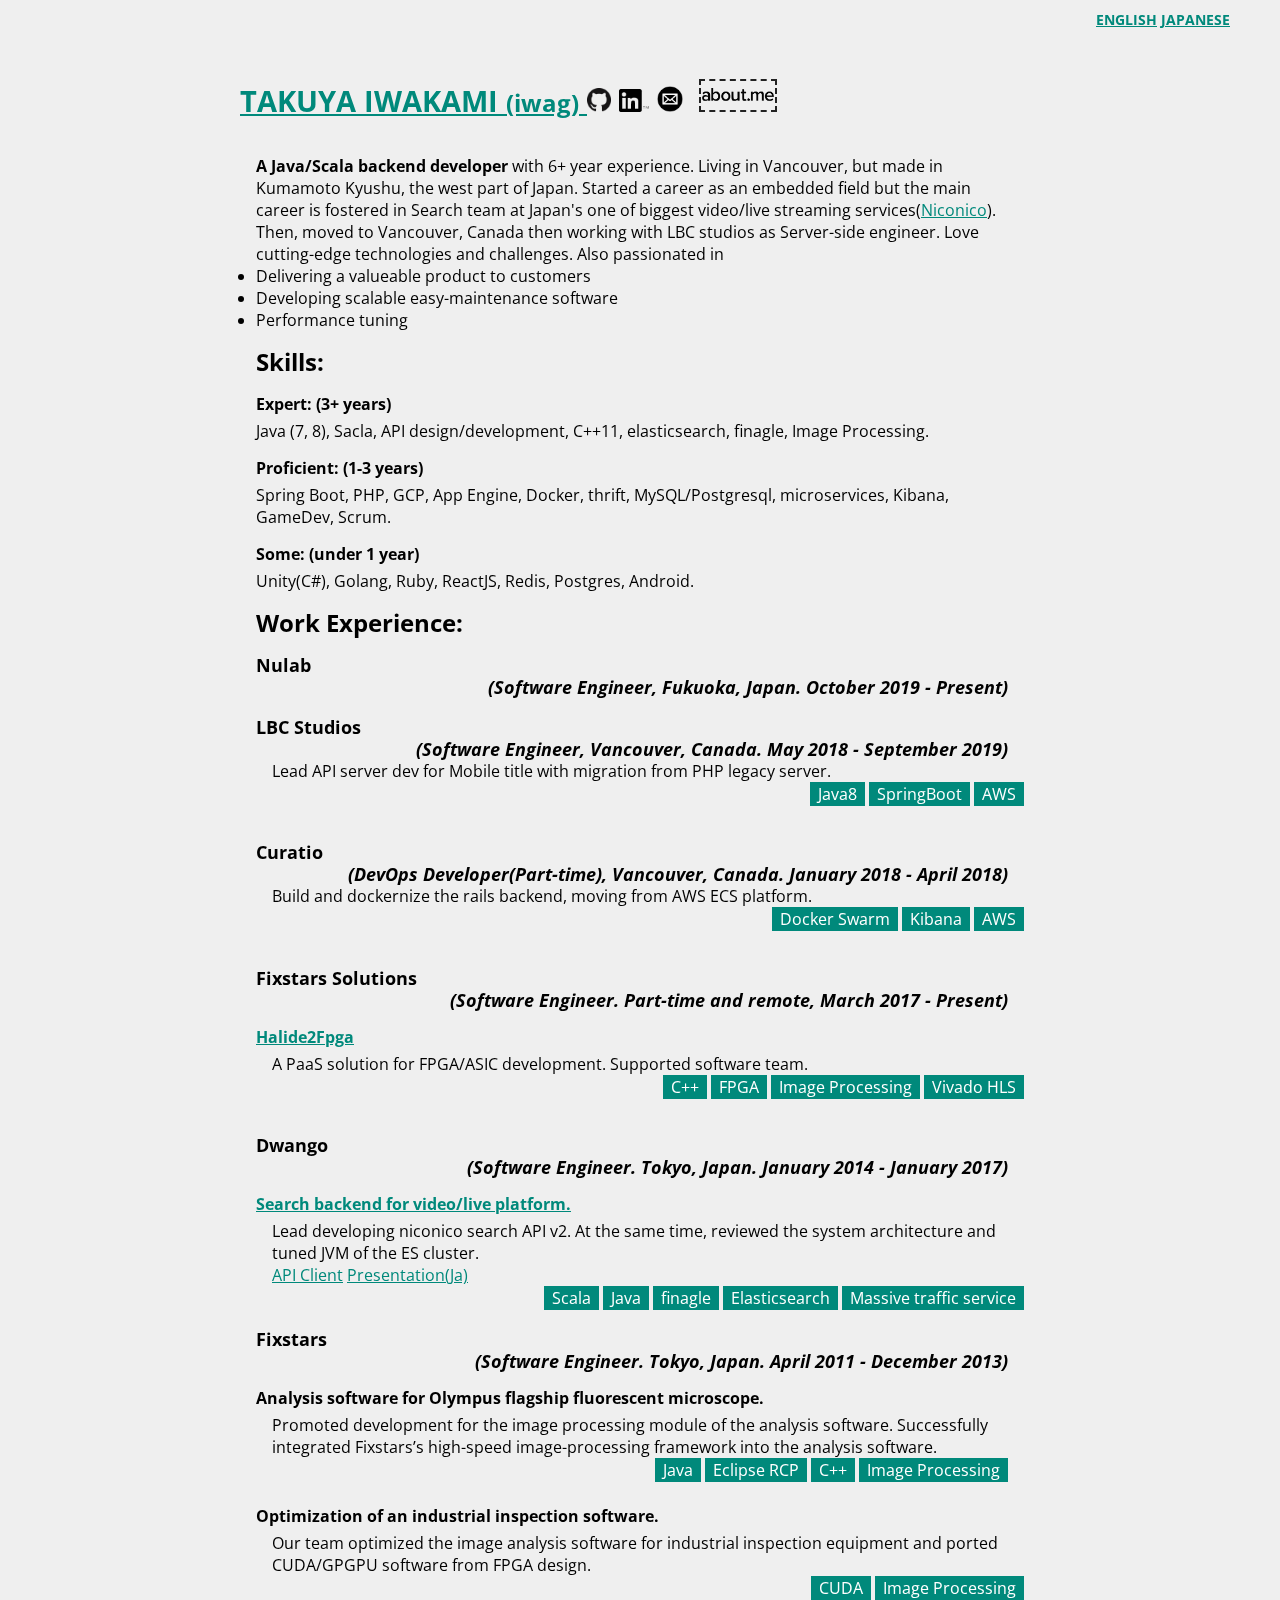
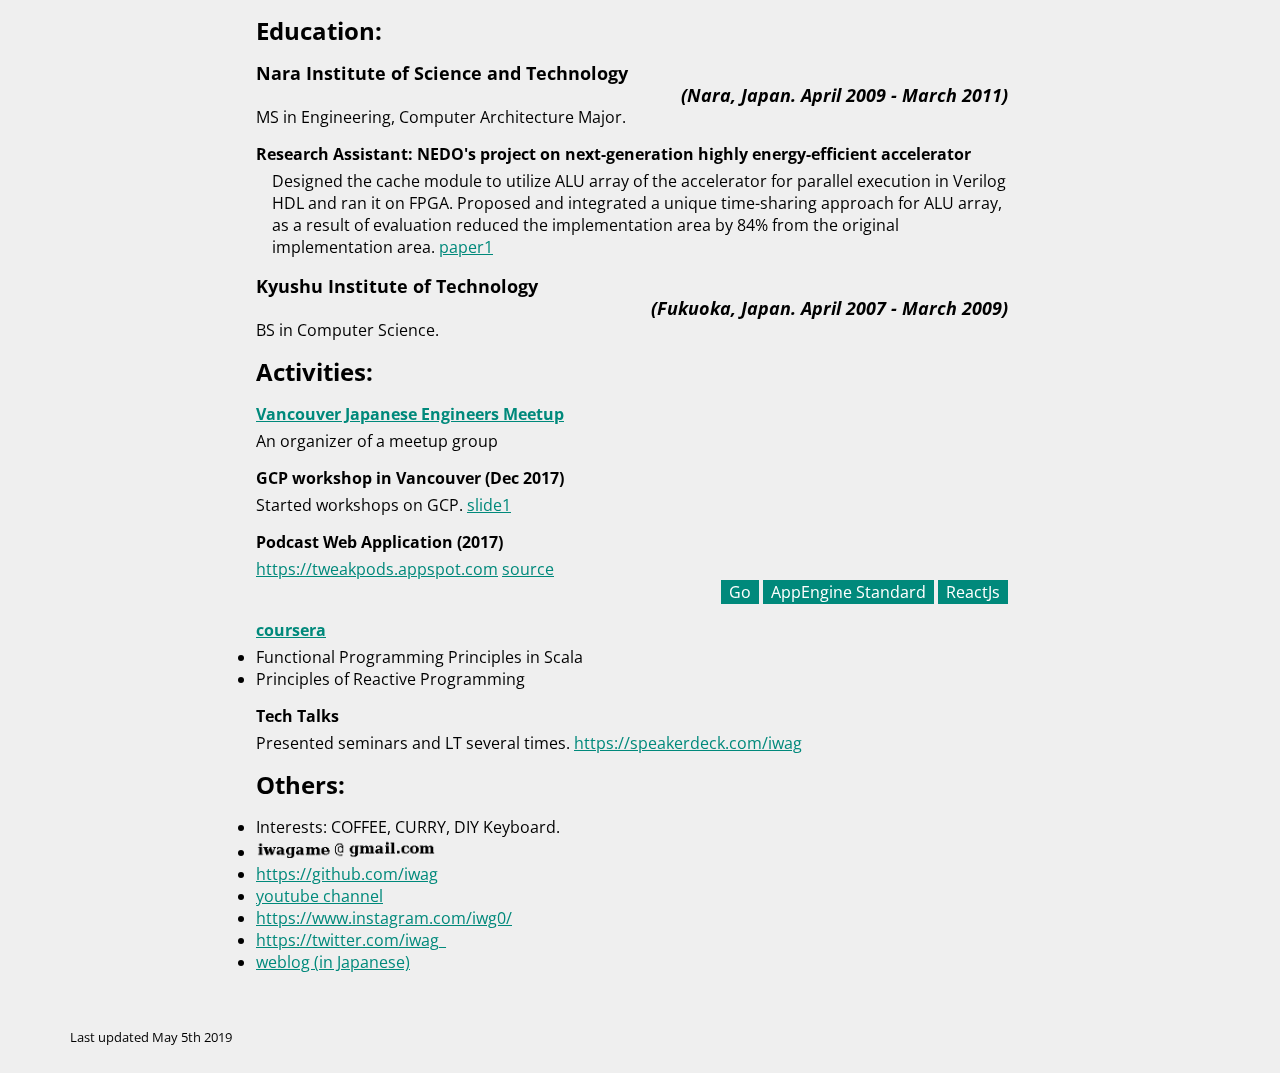
==== commit c4673f0b: "update current job" ====
--- a/portfolio/index.html
+++ b/portfolio/index.html
@@ -75,7 +75,10 @@
               <h2>Work Experience:</h2>
               <dl>
                 <dt>
-                  <h3>LBC Studios<div class="duration">(Software Engineer, Vancouver, Canada. May 2018 - Present) </div></h3>
+                  <h3>Nulab<div class="duration">(Software Engineer, Fukuoka, Japan. October 2019 - Present) </div></h3>
+		</dt>
+                <dt>
+                  <h3>LBC Studios<div class="duration">(Software Engineer, Vancouver, Canada. May 2018 - September 2019) </div></h3>
                   <div class="mdl-card__supporting-text mdl-color-text--grey-600">
                     Lead API server dev for Mobile title with migration from PHP legacy server.
                     <div class="tags">
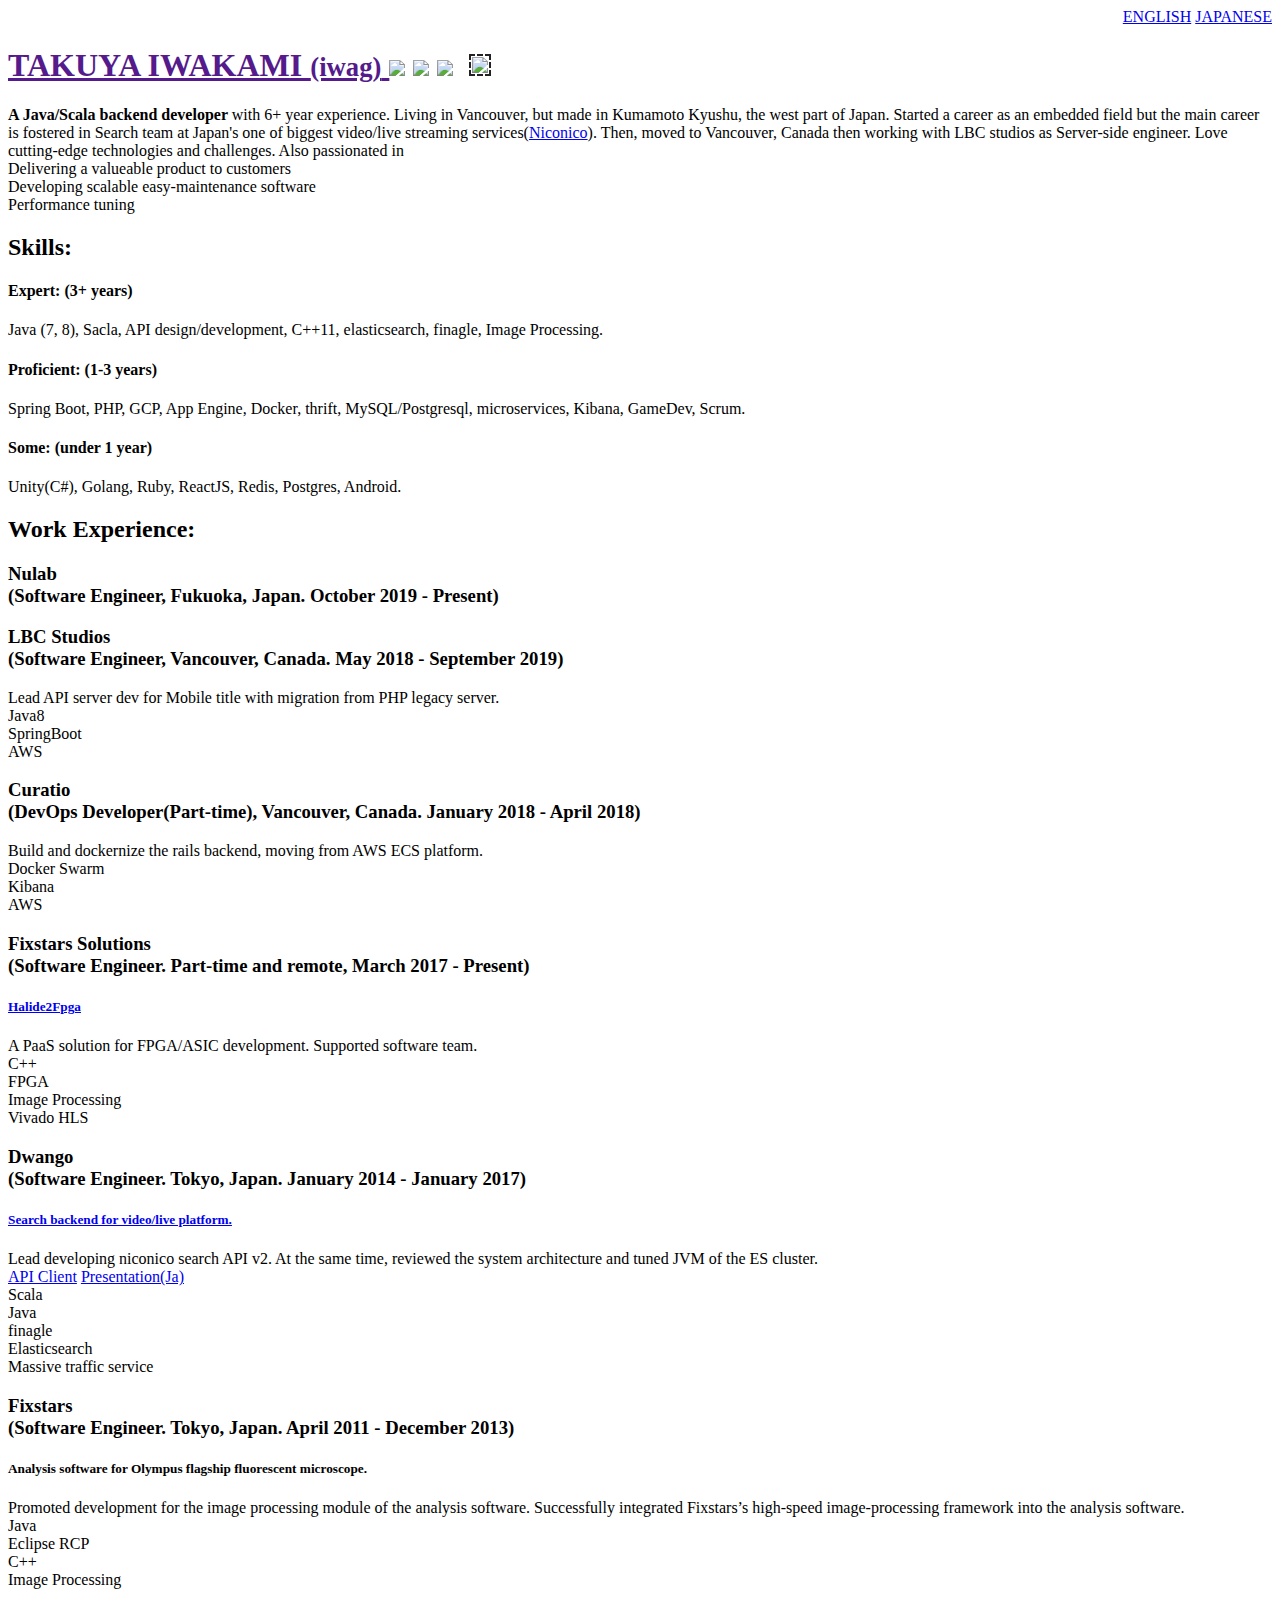
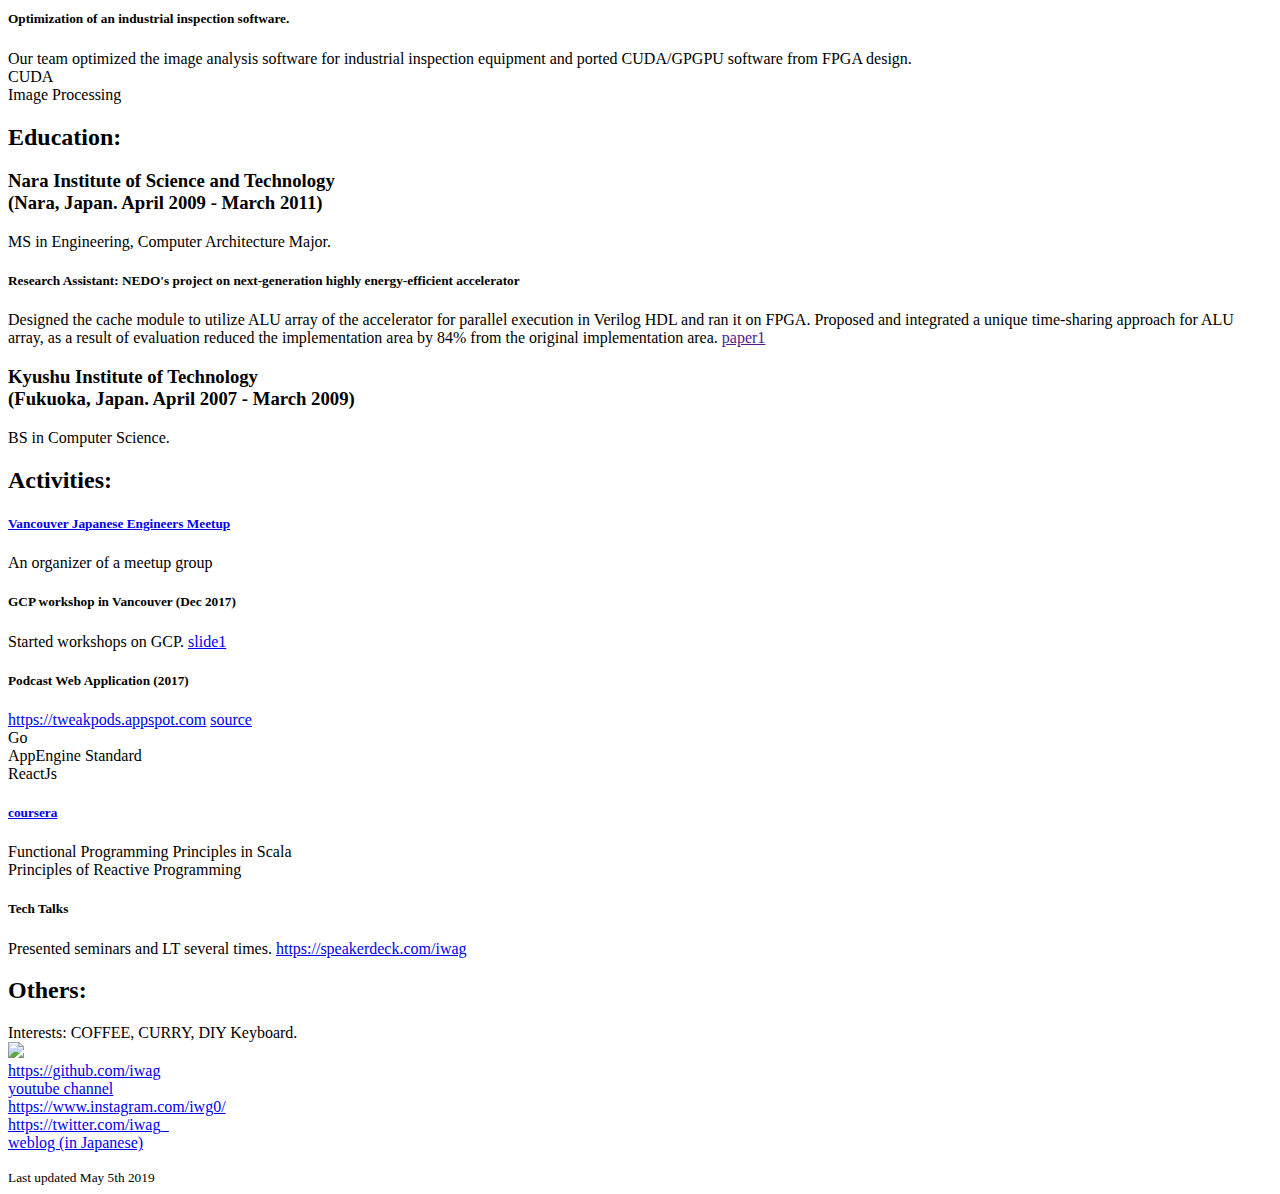
==== commit 7dbe1160: "upd doc" ====
--- a/portfolio/index.html
+++ b/portfolio/index.html
@@ -4,7 +4,7 @@
 <head>
   <meta charset="utf-8">
   <meta http-equiv="X-UA-Compatible" content="IE=edge">
-  <meta name="description" content="iwag portofolio">
+  <meta name="description" content="iwag portfolio">
   <meta name="viewport" content="width=device-width, initial-scale=1.0, minimum-scale=1.0">
   <meta http-equiv="Content-Security-Policy" content="upgrade-insecure-requests">
   <title>Takuya Iwakami - Personal Page</title>
@@ -21,7 +21,7 @@
   <link href='//fonts.googleapis.com/css?family=Open+Sans:400,700' rel='stylesheet' type='text/css'>
   <link href="https://fonts.googleapis.com/icon?family=Material+Icons" rel="stylesheet">
   <!--<link rel="stylesheet" href="https://code.getmdl.io/1.3.0/material.green-light_green.min.css" /> -->
-  <link rel="stylesheet" href="styles.css">
+  <link rel="stylesheet" href="portfolio/styles.css">
 </head>
 
 <body>
@@ -43,10 +43,10 @@
       <div class="demo-blog__posts mdl-grid">
         <div class="mdl-card coffee-pic mdl-cell mdl-cell--12-col">
 			<h1><a href="">TAKUYA IWAKAMI <small>(iwag)</small> </a>
-        <a href="https://github.com/iwag" ><img src="./github.png" width="24px" /></a>
-        <a href="https://www.linkedin.com/in/takuya-iwakami"><img src="./linkedin.png" width="30px"/></a>
-        <a href="#others"><img src="./mail.png" width="26"/></a>
-		&nbsp;<u><a href="https://about.me/iwag"><img src="./about-me.png" width="72px"  style="border:dashed 2px #222;padding:1px;"/></a></u>
+        <a href="https://github.com/iwag" ><img src="portfolio/github.png" width="24px" /></a>
+        <a href="https://www.linkedin.com/in/takuya-iwakami"><img src="portfolio/linkedin.png" width="30px"/></a>
+        <a href="#others"><img src="portfolio/mail.png" width="26"/></a>
+		&nbsp;<u><a href="https://about.me/iwag"><img src="portfolio/about-me.png" width="72px"  style="border:dashed 2px #222;padding:1px;"/></a></u>
       </h1> 
           <div class="mdl-card__supporting-text meta mdl-color-text--grey-600">
             <div>
@@ -190,7 +190,7 @@
 
               <h2 id="others">Others:</h2>
 	      <li>Interests: COFFEE, CURRY, DIY Keyboard.</li>
-              <li><img src="my_mail.png" height="20px"/></li>
+              <li><img src="portfolio/my_mail.png" height="20px"/></li>
               <li><a href="https://github.com/iwag">https://github.com/iwag</a></li>
               <li><a href="https://www.youtube.com/channel/UC2aFQ58U0MTCAEvgtcwC6jw">youtube channel</a></li>
               <li><a href="https://www.instagram.com/iwg0/">https://www.instagram.com/iwg0/ </a></li>
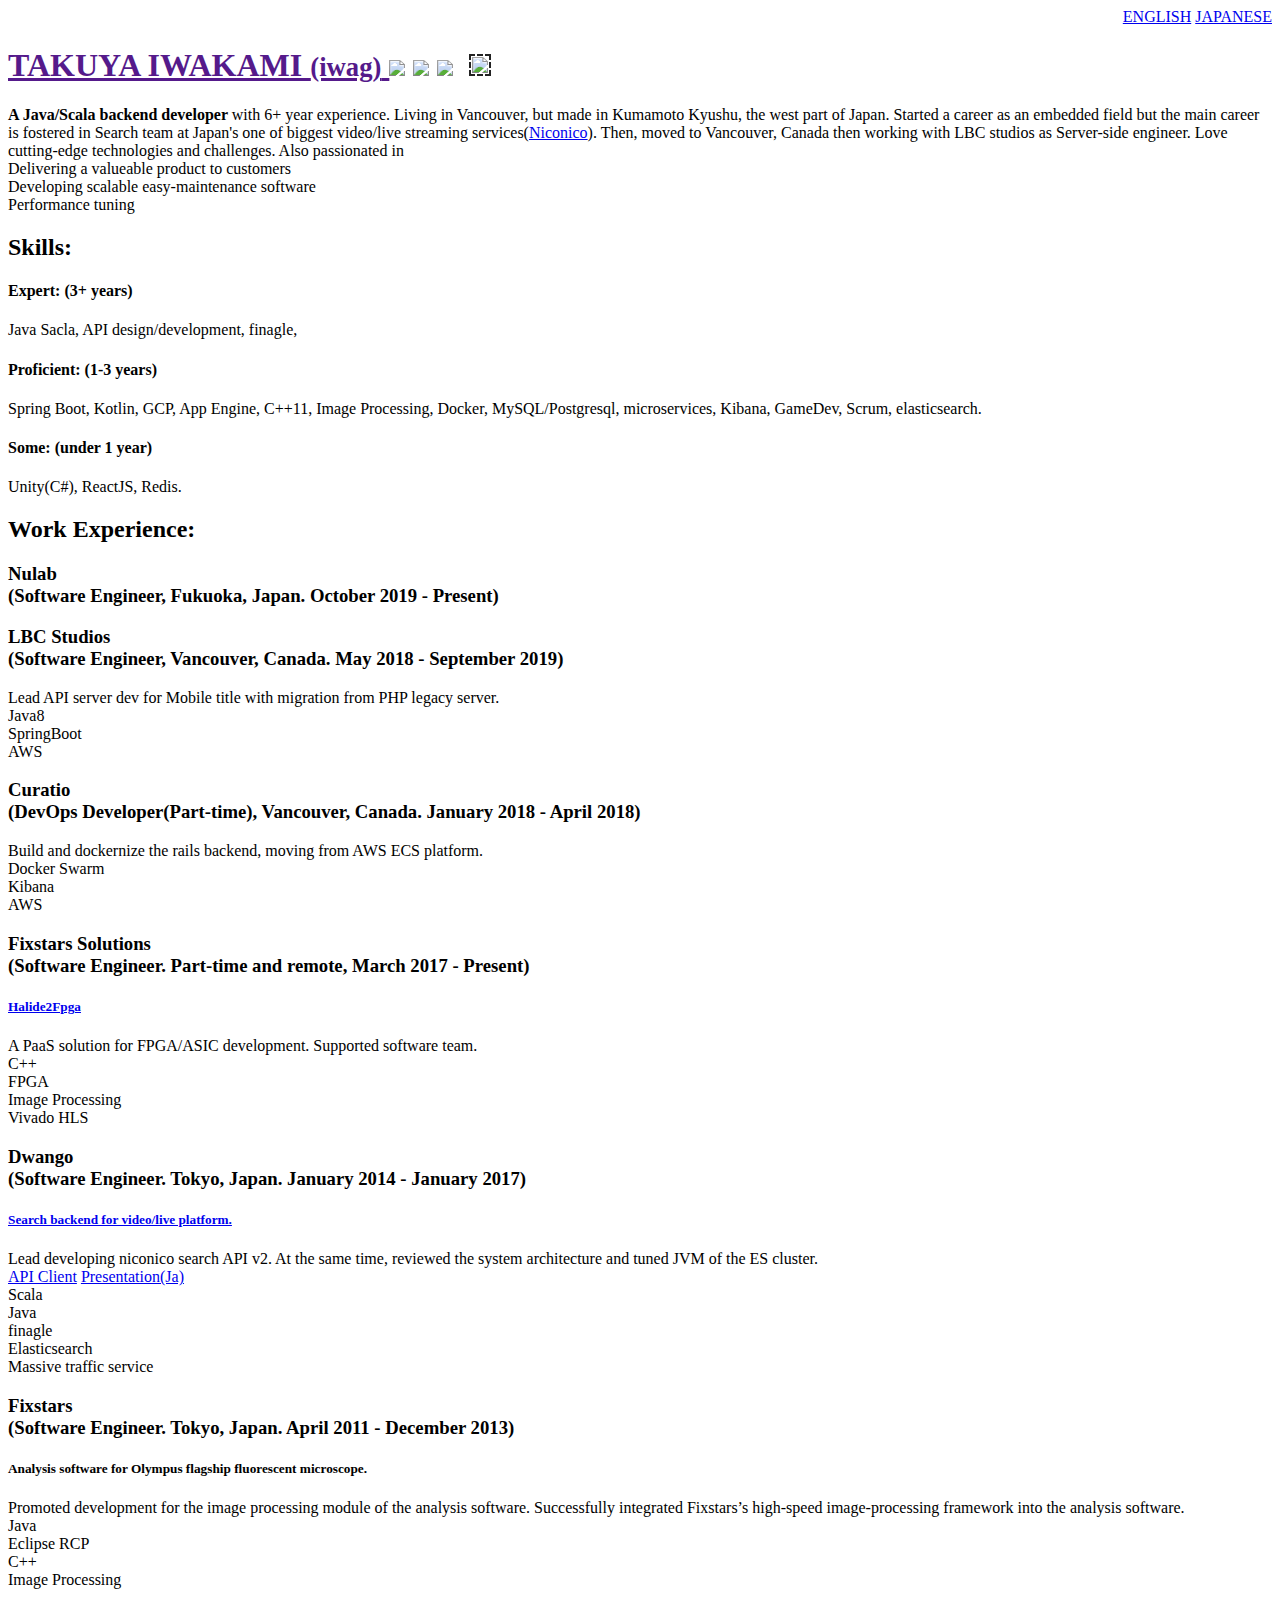
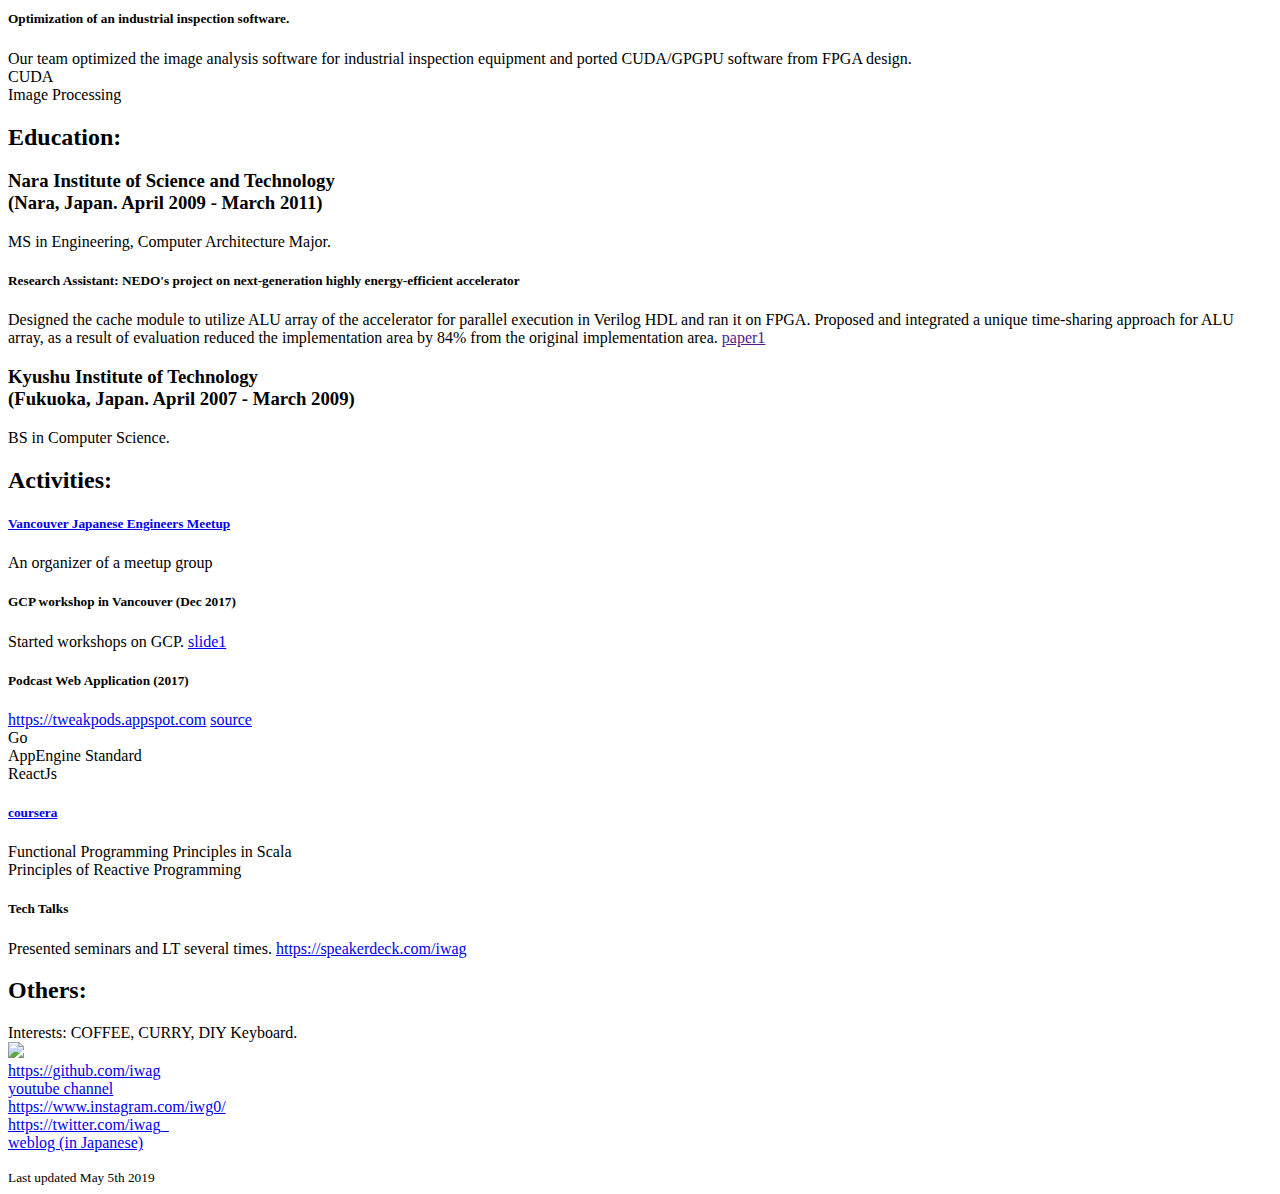
==== commit 69a19646: "update skills" ====
--- a/portfolio/index.html
+++ b/portfolio/index.html
@@ -65,12 +65,12 @@
 
               <h2>Skills:</h2>
               <h4>Expert: (3+ years)</h4>
-              Java (7, 8), Sacla, API design/development, C++11, elasticsearch, finagle, Image Processing.
+              Java Sacla, API design/development, finagle, 
               <h4>Proficient: (1-3 years)</h4>
-              Spring Boot, PHP, GCP, App Engine, 
-              Docker, thrift, MySQL/Postgresql, microservices, Kibana, GameDev, Scrum.
+              Spring Boot, Kotlin, GCP, App Engine, C++11, Image Processing,
+              Docker, MySQL/Postgresql, microservices, Kibana, GameDev, Scrum, elasticsearch.
               <h4>Some: (under 1 year)</h4>
-              Unity(C#), Golang, Ruby, ReactJS, Redis, Postgres, Android.
+              Unity(C#), ReactJS, Redis.
 
               <h2>Work Experience:</h2>
               <dl>
